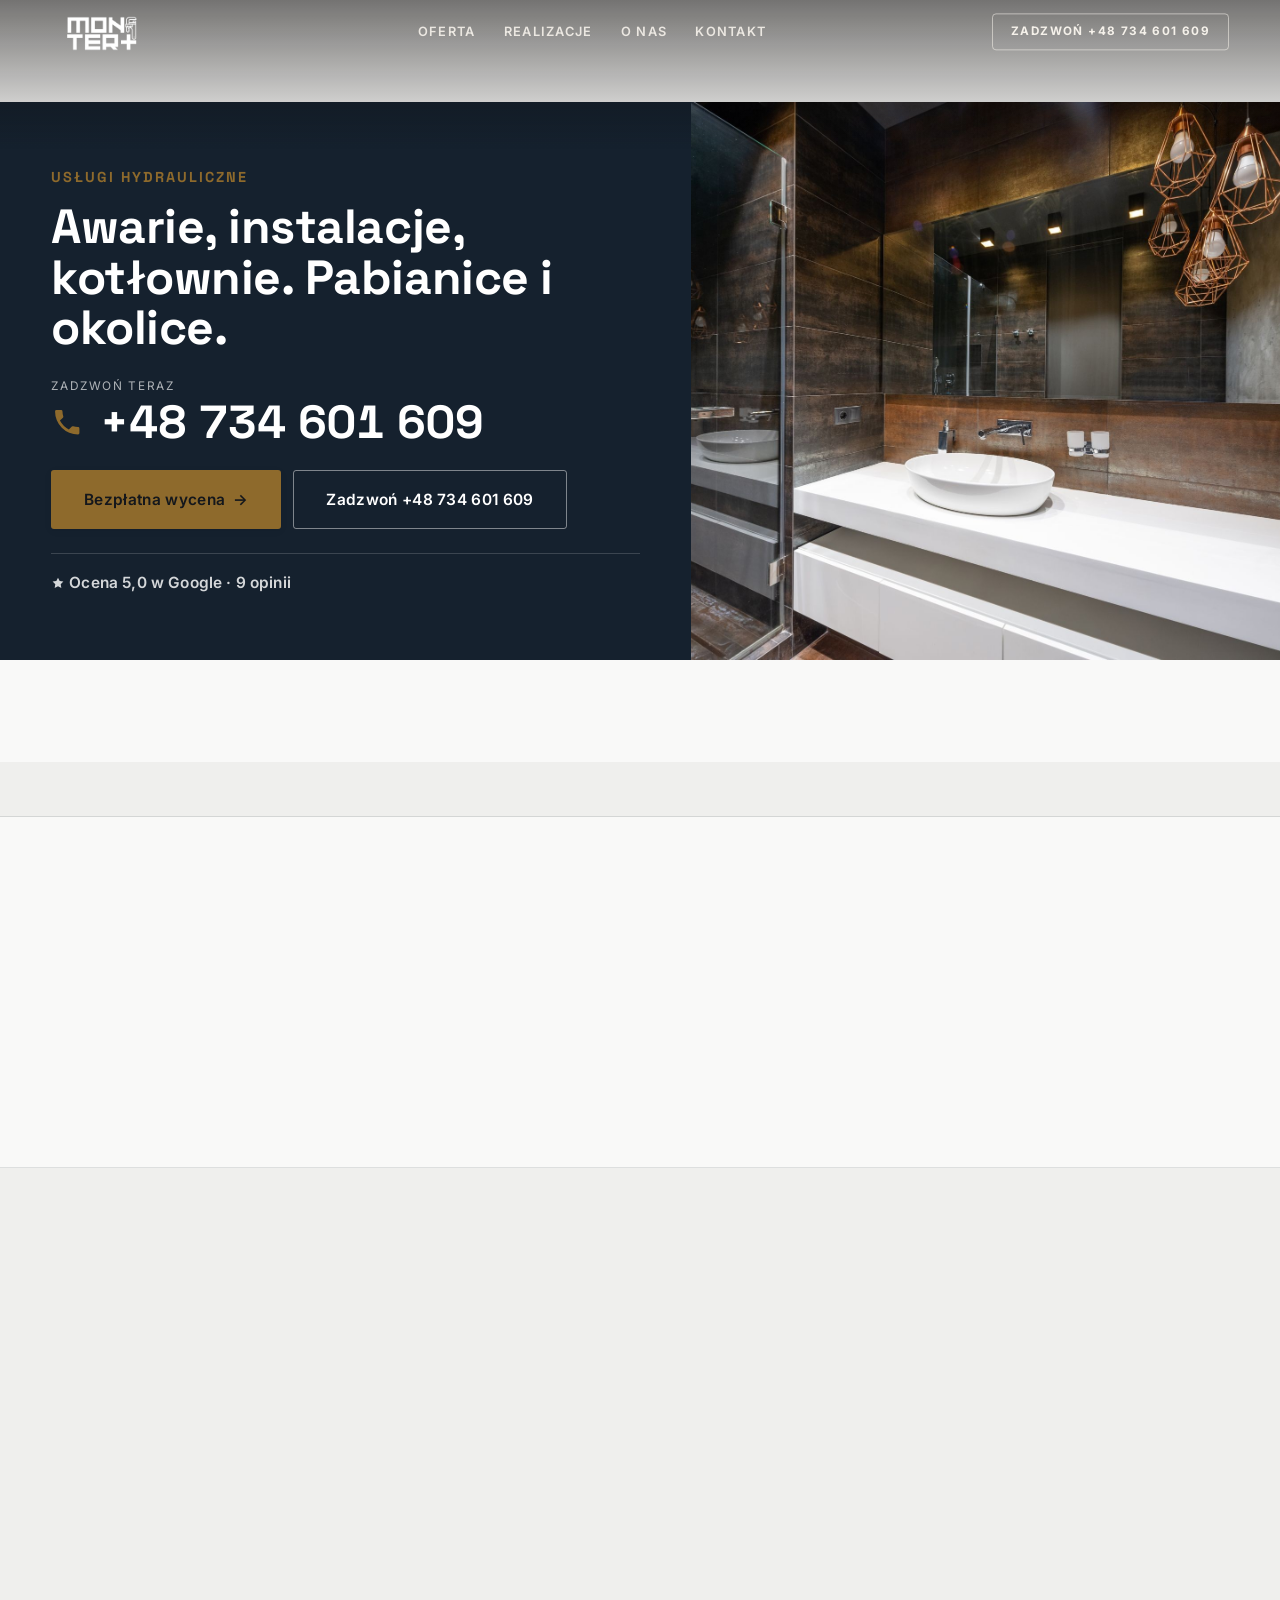
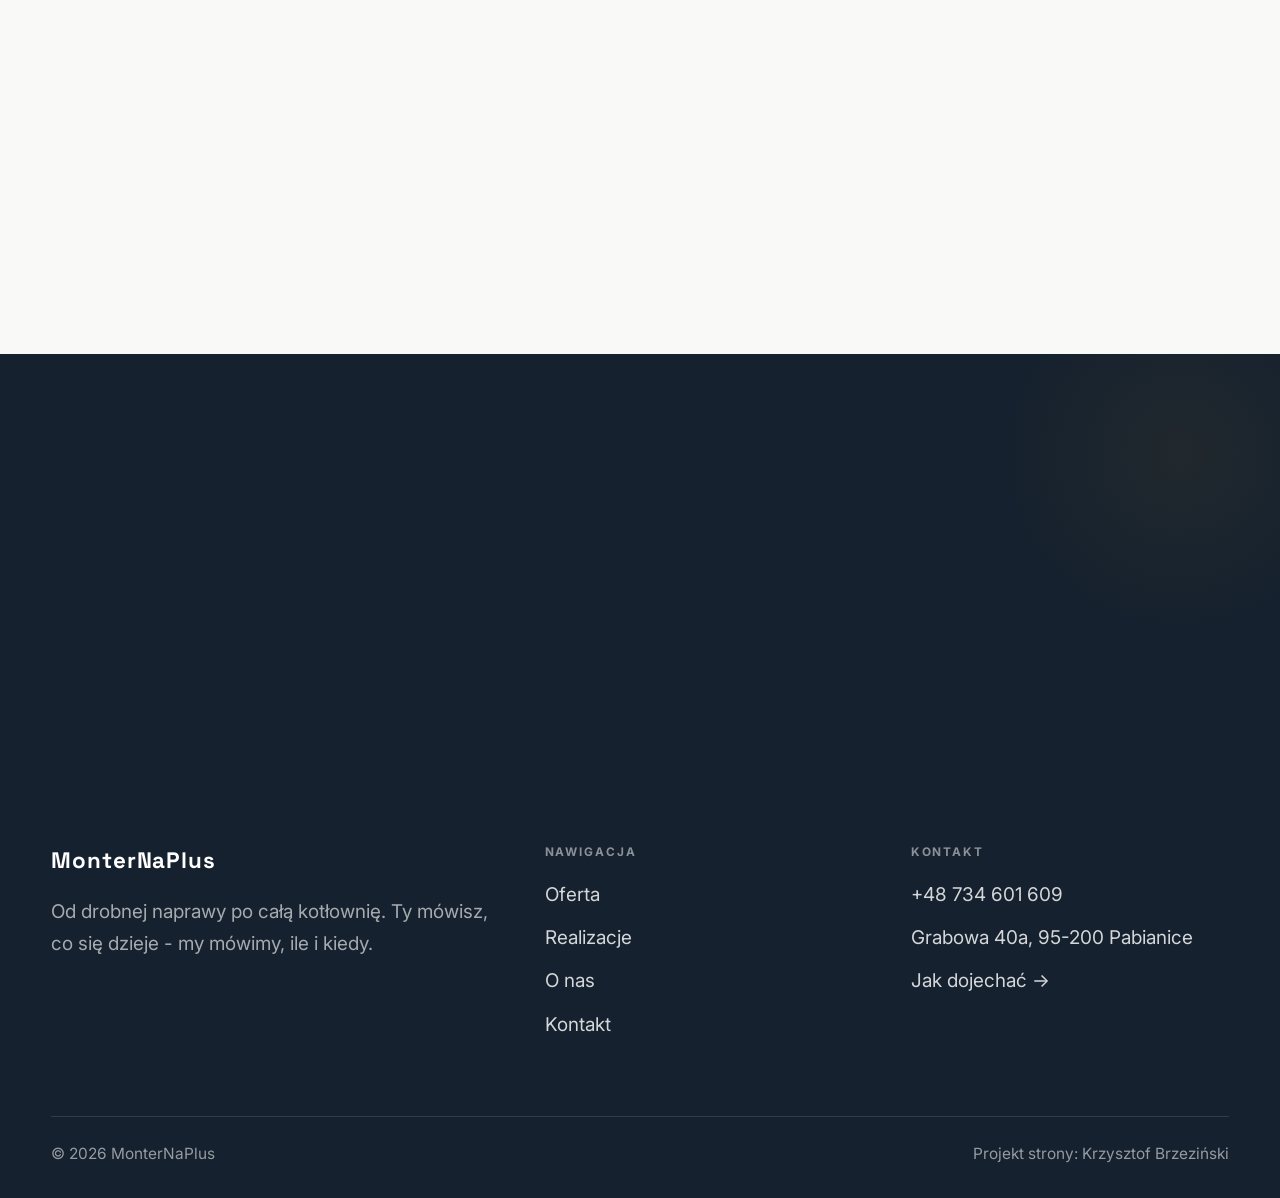
==== index.html @ 471cb24a "Strona demo: monternaplus-instalacje-hydrauliczne" ====
<!DOCTYPE html>
<html lang="pl">
<head>
<meta charset="UTF-8">
<meta name="viewport" content="width=device-width, initial-scale=1.0">
<title>Hydraulik Pabianice - awarie i instalacje | MonterNaPlus</title>
<meta name="description" content="Hydraulik w Pabianicach z dojazdem. Awarie, kotły, pompy ciepła, klimatyzacja, instalacje wod-kan. Cenę znasz przed robotą. Zadzwoń: +48 734 601 609.">
<link rel="preconnect" href="https://fonts.googleapis.com">
<link rel="preconnect" href="https://fonts.gstatic.com" crossorigin>
<link href="https://fonts.googleapis.com/css2?family=Space+Grotesk:wght@500;600;700&family=Inter:wght@400;500;600&display=swap" rel="stylesheet">
<link rel="stylesheet" href="assets/styles.css">
</head>
<body>

<header class="nav">
  <div class="wrap nav-inner">
    <a class="brand brand-has-logo" href="index.html"><img class="brand-logo" src="img/logo.png" alt="MonterNaPlus"></a>
    <nav class="nav-links">
      <a href="oferta.html">Oferta</a>
      <a href="realizacje.html">Realizacje</a>
      <a href="o-nas.html">O nas</a>
      <a href="kontakt.html">Kontakt</a>
      <a href="tel:+48734601609" class="btn btn-accent">Zadzwoń +48 734 601 609</a>
    </nav>
    <button class="nav-toggle" aria-label="Menu"><span></span><span></span><span></span></button>
  </div>
</header>

<section class="hero-fach">
  <img class="hf-photo" src="img/hero.jpg" alt="MonterNaPlus">
  <div class="hf-panel">
      <span class="hf-kicker">Usługi hydrauliczne</span>
      <h1 class="hf-title">Awarie, instalacje, kotłownie. Pabianice i okolice. </h1>
      <a class="hf-phone" href="tel:+48734601609"><span class="hf-phone-lab">Zadzwoń teraz</span><span class="hf-phone-num"><svg class="ico-tel" width="16" height="16" viewBox="0 0 24 24" fill="none" aria-hidden="true"><path d="M6.6 10.8a15.5 15.5 0 0 0 6.6 6.6l2.2-2.2a1 1 0 0 1 1-.24 11.4 11.4 0 0 0 3.6.58 1 1 0 0 1 1 1V20a1 1 0 0 1-1 1A17 17 0 0 1 3 4a1 1 0 0 1 1-1h3.5a1 1 0 0 1 1 1c0 1.25.2 2.46.58 3.6a1 1 0 0 1-.25 1l-2.23 2.2Z" fill="currentColor"/></svg> +48 734 601 609</span></a>
      <div class="hf-actions">
        <a href="kontakt.html" class="btn btn-accent">Bezpłatna wycena <span class="arr">→</span></a>
        <a href="tel:+48734601609" class="btn btn-ghost hf-ghost">Zadzwoń +48 734 601 609</a>
      </div>
      <div class="hf-trust"><svg class="ico-star" width="14" height="14" viewBox="0 0 24 24" style="vertical-align:-2px" aria-hidden="true"><path d="M12 2.8l2.85 5.8 6.4.93-4.63 4.5 1.1 6.37L12 17.4l-5.72 3 1.1-6.37-4.63-4.5 6.4-.93L12 2.8Z" fill="currentColor"/></svg> Ocena 5,0 w Google · 9 opinii</div>
  </div>
</section>
<section class="fach-promise">
  <div class="wrap">
    <ul class="fp-row reveal"><li>Bezpłatna wycena</li><li>Dojazd: Pabianice i okolice</li><li>Gwarancja na robociznę</li></ul>
  </div>
</section>
<section class="trust-bar">
  <div class="wrap">
    <div class="tb-google reveal"><svg class="ico-star" width="14" height="14" viewBox="0 0 24 24" style="vertical-align:-2px" aria-hidden="true"><path d="M12 2.8l2.85 5.8 6.4.93-4.63 4.5 1.1 6.37L12 17.4l-5.72 3 1.1-6.37-4.63-4.5 6.4-.93L12 2.8Z" fill="currentColor"/></svg> Ocena 5,0 w Google · 9 opinii</div>
  </div>
</section>
<section class="proces fachowcy">
  <div class="wrap">
    <div class="head center reveal">
      <span class="eyebrow">Jak pracujemy</span>
      <h2>Wiesz, na czym stoisz - na każdym etapie</h2>
      <p>Prosty, przewidywalny proces. Bez niespodzianek i bez naciągania.</p>
    </div>
    <ol class="proces-line">
      <li class="reveal"><span class="pno">01</span><h3>Dzwonisz</h3><p>Opisujesz, co się dzieje. Od razu mówimy, czy to pilne, czy może poczekać - i czy to w ogóle robota dla nas.</p></li>
      <li class="reveal"><span class="pno">02</span><h3>Znasz cenę</h3><p>Zanim wyjmiemy narzędzia, wiesz, ile zapłacisz. Jak w trakcie wyjdzie coś nowego, najpierw rozmawiamy - potem robimy.</p></li>
      <li class="reveal"><span class="pno">03</span><h3>Robota</h3><p>Robimy swoje i nie znikamy w połowie na inną budowę. Zaczęte kończymy.</p></li>
      <li class="reveal"><span class="pno">04</span><h3>Odbiór i gwarancja</h3><p>Na wykonaną robotę dostajesz gwarancję i jasny rachunek - jak coś nie gra, wracamy i poprawiamy.</p></li>
    </ol>
  </div>
</section>
<section class="gateways-band">
  <div class="wrap">
    <div class="gateways">
      <a href="oferta.html" class="gateway reveal"><img src="img/g1.jpg" alt="Kocioł po montażu w kotłowni" loading="lazy"><span class="g-ttl">Wymiana i montaż kotłów</span></a>
      <a href="oferta.html" class="gateway reveal"><img src="img/g2.jpg" alt="Ogrzewanie podłogowe przed wylewką" loading="lazy"><span class="g-ttl">Ogrzewanie podłogowe i CO</span></a>
      <a href="oferta.html" class="gateway reveal"><img src="img/g3.jpg" alt="Rury ogrzewania podłogowego" loading="lazy"><span class="g-ttl">Instalacje wod-kan i CO</span></a>
    </div>
  </div>
</section>
<section class="fach-uslugi">
  <div class="wrap">
    <div class="head reveal">
      <span class="eyebrow">Oferta</span>
      <h2>Zakres robót</h2>
      <p>Zakres prac, jaki robimy najczęściej - pełny opis i wycenę znajdziesz niżej.</p>
    </div>
    <ul class="fu-list">
      <li class="fu-row reveal"><div class="fu-name">Awarie i przecieki</div><div class="fu-desc">Woda leje się tam, gdzie nie powinna? Zakręć główny zawór i dzwoń. Przyjeżdżamy z narzędziami i częściami na większość przypadków, znajdujemy przyczynę i naprawiamy to, co faktycznie puściło - nie zaklejamy objawów. Zanim wyjdziemy, sprawdzamy, czy jest sucho. Dopiero wtedy koniec roboty.</div><a class="fu-cta" href="kontakt.html">Wycena <span class="arr">→</span></a></li>
      <li class="fu-row reveal"><div class="fu-name">Pompy ciepła</div><div class="fu-desc">Dobieramy pompę do metrażu i ocieplenia domu, montujemy ją z zasobnikiem i automatyką, uruchamiamy i serwisujemy. Przerabiamy też istniejące kotłownie pod pompę ciepła - tak, żeby dom grzał się dalej po staremu, tylko taniej.</div><a class="fu-cta" href="kontakt.html">Wycena <span class="arr">→</span></a></li>
      <li class="fu-row reveal"><div class="fu-name">Wymiana i montaż kotłów</div><div class="fu-desc">Stary kocioł bierze coraz więcej gazu albo wysiada w największy mróz? Montujemy i podłączamy kotły gazowe oraz na paliwa stałe tak, żeby odbiór przeszedł bez poprawek. Doradzimy model, który ma sens przy Twoim metrażu - a nie ten, na którym najwięcej się zarabia.</div><a class="fu-cta" href="kontakt.html">Wycena <span class="arr">→</span></a></li>
      <li class="fu-row reveal"><div class="fu-name">Instalacje wod-kan</div><div class="fu-desc">Budujesz dom albo robisz generalny remont? Rozprowadzamy wodę i kanalizację od podstaw: podejścia, piony i próba szczelności pod ciśnieniem, zanim cokolwiek zniknie pod płytkami. Montujemy też filtry i stacje uzdatniania wody. Z ekipą wykończeniową dogadujemy się sami, żeby glazurnik nie czekał na hydraulika. Ty dostajesz instalację, o której zapomnisz na lata.</div><a class="fu-cta" href="kontakt.html">Wycena <span class="arr">→</span></a></li>
      <li class="fu-row reveal"><div class="fu-name">Klimatyzacja i rekuperacja</div><div class="fu-desc">Montujemy klimatyzację w domach i w blokach - także tam, gdzie trzeba przejść przez twardy żelbet. Dobieramy moc do pomieszczenia, a przewody prowadzimy tak, żeby nie szpeciły ściany. Robimy też rekuperację, czyli wentylację z odzyskiem ciepła.</div><a class="fu-cta" href="kontakt.html">Wycena <span class="arr">→</span></a></li>
      <li class="fu-row reveal"><div class="fu-name">Ogrzewanie podłogowe i CO</div><div class="fu-desc">Rozkładamy ogrzewanie podłogowe pod wylewkę, montujemy grzejniki i całe instalacje CO. Płuczemy i odpowietrzamy instalacje, które grzeją nierówno albo bulgoczą. Po robocie ciepło rozchodzi się równo po całym domu, a nie głównie przy kotle.</div><a class="fu-cta" href="kontakt.html">Wycena <span class="arr">→</span></a></li>
    </ul>
    <div style="margin-top:var(--space-7)" class="reveal"><a href="oferta.html" class="btn btn-ghost">Pełna oferta <span class="arr">→</span></a></div>
  </div>
</section>
<section>
  <div class="wrap">
    <div class="head reveal">
      <span class="eyebrow">Realizacje</span>
      <h2>Zdjęcia z montaży</h2>
      <p>Każde z tych zdjęć ma właściciela, który z tej instalacji korzysta do dziś. Kotłownie, podłogówki, klimatyzacje - bez upiększania.</p>
    </div>
    <div class="gallery">
      <div class="tile t-two3 reveal"><img src="img/g4.jpg" alt="Jednostki klimatyzacji na elewacji" loading="lazy"><div class="cap">Montaż klimatyzacji</div></div>
      <div class="tile t-third reveal"><img src="img/g5.jpg" alt="Klimatyzator po montażu w mieszkaniu" loading="lazy"><div class="cap">Klimatyzacja w mieszkaniu</div></div>
      <div class="tile t-third reveal"><img src="img/g6.jpg" alt="Kotłownia z pompą ciepła" loading="lazy"><div class="cap">Kotłownia z pompą ciepła</div></div>
      <div class="tile t-third reveal"><img src="img/about.jpg" alt="MonterNaPlus" loading="lazy"></div>
    </div>
    <div style="margin-top:var(--space-7)" class="reveal"><a href="realizacje.html" class="btn btn-accent">Pełna galeria <span class="arr">→</span></a></div>
  </div>
</section>
<section class="opinie">
  <div class="wrap">
    <div class="head center reveal">
      <span class="eyebrow">Opinie</span>
      <h2>Co mówią klienci</h2>
    </div>
    <div class="opinie-grid">
      <figure class="op-card reveal"><span class="op-star"><svg class="ico-star" width="14" height="14" viewBox="0 0 24 24" style="vertical-align:-2px" aria-hidden="true"><path d="M12 2.8l2.85 5.8 6.4.93-4.63 4.5 1.1 6.37L12 17.4l-5.72 3 1.1-6.37-4.63-4.5 6.4-.93L12 2.8Z" fill="currentColor"/></svg><svg class="ico-star" width="14" height="14" viewBox="0 0 24 24" style="vertical-align:-2px" aria-hidden="true"><path d="M12 2.8l2.85 5.8 6.4.93-4.63 4.5 1.1 6.37L12 17.4l-5.72 3 1.1-6.37-4.63-4.5 6.4-.93L12 2.8Z" fill="currentColor"/></svg><svg class="ico-star" width="14" height="14" viewBox="0 0 24 24" style="vertical-align:-2px" aria-hidden="true"><path d="M12 2.8l2.85 5.8 6.4.93-4.63 4.5 1.1 6.37L12 17.4l-5.72 3 1.1-6.37-4.63-4.5 6.4-.93L12 2.8Z" fill="currentColor"/></svg><svg class="ico-star" width="14" height="14" viewBox="0 0 24 24" style="vertical-align:-2px" aria-hidden="true"><path d="M12 2.8l2.85 5.8 6.4.93-4.63 4.5 1.1 6.37L12 17.4l-5.72 3 1.1-6.37-4.63-4.5 6.4-.93L12 2.8Z" fill="currentColor"/></svg><svg class="ico-star" width="14" height="14" viewBox="0 0 24 24" style="vertical-align:-2px" aria-hidden="true"><path d="M12 2.8l2.85 5.8 6.4.93-4.63 4.5 1.1 6.37L12 17.4l-5.72 3 1.1-6.37-4.63-4.5 6.4-.93L12 2.8Z" fill="currentColor"/></svg></span><blockquote>Gorąco polecam tę firmę! Montaż klimatyzacji w bloku przebiegł sprawnie i bezproblemowo. Mimo konieczności wiercenia w twardym żelbecie, ekipa poradziła sobie błyskawicznie i z pełną precyzją.</blockquote><span class="op-autor">Adam Iwaniak</span></figure>
      <figure class="op-card reveal"><span class="op-star"><svg class="ico-star" width="14" height="14" viewBox="0 0 24 24" style="vertical-align:-2px" aria-hidden="true"><path d="M12 2.8l2.85 5.8 6.4.93-4.63 4.5 1.1 6.37L12 17.4l-5.72 3 1.1-6.37-4.63-4.5 6.4-.93L12 2.8Z" fill="currentColor"/></svg><svg class="ico-star" width="14" height="14" viewBox="0 0 24 24" style="vertical-align:-2px" aria-hidden="true"><path d="M12 2.8l2.85 5.8 6.4.93-4.63 4.5 1.1 6.37L12 17.4l-5.72 3 1.1-6.37-4.63-4.5 6.4-.93L12 2.8Z" fill="currentColor"/></svg><svg class="ico-star" width="14" height="14" viewBox="0 0 24 24" style="vertical-align:-2px" aria-hidden="true"><path d="M12 2.8l2.85 5.8 6.4.93-4.63 4.5 1.1 6.37L12 17.4l-5.72 3 1.1-6.37-4.63-4.5 6.4-.93L12 2.8Z" fill="currentColor"/></svg><svg class="ico-star" width="14" height="14" viewBox="0 0 24 24" style="vertical-align:-2px" aria-hidden="true"><path d="M12 2.8l2.85 5.8 6.4.93-4.63 4.5 1.1 6.37L12 17.4l-5.72 3 1.1-6.37-4.63-4.5 6.4-.93L12 2.8Z" fill="currentColor"/></svg><svg class="ico-star" width="14" height="14" viewBox="0 0 24 24" style="vertical-align:-2px" aria-hidden="true"><path d="M12 2.8l2.85 5.8 6.4.93-4.63 4.5 1.1 6.37L12 17.4l-5.72 3 1.1-6.37-4.63-4.5 6.4-.93L12 2.8Z" fill="currentColor"/></svg></span><blockquote>Panowie na prawdę na plus. Przeróbka kotłowni w ustalonym terminie i czasie, bez opóźnień oraz bez niespodzianek finansowych. Polecam</blockquote><span class="op-autor">Michał Sadurski</span></figure>
      <figure class="op-card reveal"><span class="op-star"><svg class="ico-star" width="14" height="14" viewBox="0 0 24 24" style="vertical-align:-2px" aria-hidden="true"><path d="M12 2.8l2.85 5.8 6.4.93-4.63 4.5 1.1 6.37L12 17.4l-5.72 3 1.1-6.37-4.63-4.5 6.4-.93L12 2.8Z" fill="currentColor"/></svg><svg class="ico-star" width="14" height="14" viewBox="0 0 24 24" style="vertical-align:-2px" aria-hidden="true"><path d="M12 2.8l2.85 5.8 6.4.93-4.63 4.5 1.1 6.37L12 17.4l-5.72 3 1.1-6.37-4.63-4.5 6.4-.93L12 2.8Z" fill="currentColor"/></svg><svg class="ico-star" width="14" height="14" viewBox="0 0 24 24" style="vertical-align:-2px" aria-hidden="true"><path d="M12 2.8l2.85 5.8 6.4.93-4.63 4.5 1.1 6.37L12 17.4l-5.72 3 1.1-6.37-4.63-4.5 6.4-.93L12 2.8Z" fill="currentColor"/></svg><svg class="ico-star" width="14" height="14" viewBox="0 0 24 24" style="vertical-align:-2px" aria-hidden="true"><path d="M12 2.8l2.85 5.8 6.4.93-4.63 4.5 1.1 6.37L12 17.4l-5.72 3 1.1-6.37-4.63-4.5 6.4-.93L12 2.8Z" fill="currentColor"/></svg><svg class="ico-star" width="14" height="14" viewBox="0 0 24 24" style="vertical-align:-2px" aria-hidden="true"><path d="M12 2.8l2.85 5.8 6.4.93-4.63 4.5 1.1 6.37L12 17.4l-5.72 3 1.1-6.37-4.63-4.5 6.4-.93L12 2.8Z" fill="currentColor"/></svg></span><blockquote>Odpowiedni człowiek w odpowiednim miejscu i czasie to wszystko czego państwo potrzebują.</blockquote><span class="op-autor">Michał Malong</span></figure>
    </div>
  </div>
</section>
<section class="obszar">
  <div class="wrap">
    <div class="head center reveal">
      <span class="eyebrow">Obszar działania</span>
      <h2>Dojeżdżamy do Ciebie</h2>
    </div>
    <p class="obszar-txt reveal" style="text-align:center;max-width:60ch;margin:0 auto 1.4rem">Nie wiesz, czy dojedziemy do Ciebie? Zadzwoń i zapytaj. Jak nie dojeżdżamy, powiemy od razu i nie zajmiemy Ci dnia.</p>
    <ul class="obszar-list reveal"><li class="is-home">Pabianice</li><li>+ okolice</li></ul>
  </div>
</section>
<section class="faq-klinika">
  <div class="wrap">
    <div class="head center reveal">
      <span class="eyebrow">Częste pytania</span>
      <h2>Dobrze wiedzieć</h2>
    </div>
    <div class="faq-list">
      <details class="faq-item reveal"><summary>Ile to będzie kosztowało?</summary><p>Zależy, co się dzieje - dlatego wypytujemy przez telefon i od razu podajemy widełki. Ostateczną cenę znasz przed robotą, nie po niej.</p></details>
      <details class="faq-item reveal"><summary>Czy wycena jest płatna?</summary><p>Nie. Przyjazd i wycena w Pabianicach i najbliższej okolicy są bezpłatne i do niczego nie zobowiązują.</p></details>
      <details class="faq-item reveal"><summary>Jak szybko przyjedziecie?</summary><p>Przy zalaniu liczy się każda godzina, więc przy awarii przestawiamy grafik. Prace planowane umawiamy z kilkudniowym wyprzedzeniem.</p></details>
      <details class="faq-item reveal"><summary>Czy dostanę fakturę?</summary><p>Tak, na firmę albo na osobę prywatną. Dokument dostajesz od razu, a nie „wyślemy później”.</p></details>
      <details class="faq-item reveal"><summary>Dojedziecie do mnie?</summary><p>Robimy głównie Pabianice i okolice. Masz wątpliwość - zadzwoń, to kwestia jednego pytania.</p></details>
      <details class="faq-item reveal"><summary>Co, jeśli po naprawie coś dalej nie gra?</summary><p>Wracamy i sprawdzamy. Nasza wina - poprawiamy za darmo; wyszło coś nowego - mówimy wprost, co i za ile.</p></details>
    </div>
  </div>
</section>
<section class="cta">
  <div class="wrap">
    <div class="reveal">
      <span class="eyebrow">Współpraca</span>
      <h2>Potrzebujesz fachowca? Wycenimy za darmo.</h2>
      <p>Zadzwoń lub napisz - przyjedziemy, obejrzymy i podamy jasną cenę. Bez zobowiązań.</p>
    </div>
    <div class="cta-actions reveal">
      <a href="kontakt.html" class="btn btn-light">Bezpłatna wycena <span class="arr">→</span></a>
      <a href="tel:+48734601609" class="btn btn-ghost" style="color:#fff;border-color:rgba(255,255,255,.3)">+48 734 601 609</a>
    </div>
  </div>
</section>

<footer>
  <div class="wrap">
    <div class="foot-grid">
      <div class="foot-brand">
        <div class="name">MonterNaPlus</div>
        <p>Od drobnej naprawy po całą kotłownię. Ty mówisz, co się dzieje - my mówimy, ile i kiedy.</p>
      </div>
      <div class="foot-col">
        <h4>Nawigacja</h4>
        <a href="oferta.html">Oferta</a>
        <a href="realizacje.html">Realizacje</a>
        <a href="o-nas.html">O nas</a>
        <a href="kontakt.html">Kontakt</a>
      </div>
      <div class="foot-col">
        <h4>Kontakt</h4>
        <a href="tel:+48734601609">+48 734 601 609</a>
        <p>Grabowa 40a, 95-200 Pabianice</p>
        <a href="https://www.google.com/maps?cid=12000296189965366413" target="_blank" rel="noopener">Jak dojechać →</a>
      </div>
    </div>
    <div class="foot-bot">
      <span>© 2026 MonterNaPlus</span>
      <span>Projekt strony: Krzysztof Brzeziński</span>
    </div>
  </div>
</footer>
<div class="sticky-call"><a class="sc-call" href="tel:+48734601609"><svg class="ico-tel" width="16" height="16" viewBox="0 0 24 24" fill="none" aria-hidden="true"><path d="M6.6 10.8a15.5 15.5 0 0 0 6.6 6.6l2.2-2.2a1 1 0 0 1 1-.24 11.4 11.4 0 0 0 3.6.58 1 1 0 0 1 1 1V20a1 1 0 0 1-1 1A17 17 0 0 1 3 4a1 1 0 0 1 1-1h3.5a1 1 0 0 1 1 1c0 1.25.2 2.46.58 3.6a1 1 0 0 1-.25 1l-2.23 2.2Z" fill="currentColor"/></svg> Zadzwoń</a><a class="sc-quote" href="kontakt.html">Bezpłatna wycena</a></div>

<script src="assets/main.js"></script>
</body>
</html>
---- assets/styles.css ----
/* ============================================================
   STOLBASZ — premium, architektoniczny B2B fit-out
   Jasna paleta, zero brązu. System wg premium-web-craft.
   Projekt strony: Krzysztof Brzeziński
   ============================================================ */

:root{
  /* PALETA — jasna, architektoniczna, chłodna */
  --paper:#F4F6F8;          /* główne tło */
  --paper-2:#E7EBEF;        /* sekcje alternatywne (chłodny jasny szary) */
  --paper-3:#E7EBEF;        /* delikatne wypełnienia */
  --ink:#15212E;            /* tekst główny — chłodny grafit */
  --ink-soft:#243443;       /* nagłówki drugorzędne */
  --muted:#6B7785;          /* tekst poboczny */
  --line:rgba(21,33,46,.12);/* hairline */
  --accent:#E8A317;         /* stonowany petrol-slate — jedyny akcent */
  --accent-d:#C9870C;
  --accent-soft:rgba(232,163,23,.10);
  --dark:#15212E;           /* sekcje ciemne (stopka/CTA) */

  /* ODSTĘPY — skala 4/8 */
  --space-1:4px; --space-2:8px; --space-3:12px; --space-4:16px; --space-5:24px;
  --space-6:32px; --space-7:48px; --space-8:64px; --space-9:96px; --space-10:128px;

  /* TYPOGRAFIA — fluid clamp() (skala podbita 16.07.2026: większe, czytelniejsze litery — uwaga Adama) */
  --text-sm:clamp(.9rem,.87rem + .12vw,1rem);
  --text-base:clamp(1.08rem,1.04rem + .18vw,1.2rem);
  --text-lg:clamp(1.24rem,1.15rem + .34vw,1.44rem);
  --text-h3:clamp(1.34rem,1.22rem + .55vw,1.66rem);
  --text-h2:clamp(2.1rem,1.66rem + 2.1vw,3.1rem);
  --text-h1:clamp(2.9rem,2.1rem + 4vw,5.1rem);

  /* PROMIENIE — architektoniczne, raczej ostre */
  --r-sm:3px; --r-md:6px; --r-lg:10px;

  /* RUCH */
  --ease:cubic-bezier(.25,.46,.45,.94); --dur:.24s;

  /* CIENIE — miękkie, warstwowe */
  --sh-sm:0 1px 2px rgba(16,24,32,.04), 0 2px 8px rgba(16,24,32,.05);
  --sh-md:0 2px 6px rgba(16,24,32,.05), 0 12px 28px -8px rgba(16,24,32,.12);
  --sh-lg:0 6px 14px rgba(16,24,32,.07), 0 26px 56px -18px rgba(16,24,32,.22);

  --hairline:1px solid var(--line);

  --font-display:'Space Grotesk','Inter',sans-serif;
  --font-body:'Inter',sans-serif;
}

*{box-sizing:border-box;margin:0;padding:0}
html{scroll-behavior:smooth}
body{
  font-family:var(--font-body);
  font-size:var(--text-base);
  line-height:1.65;
  color:var(--ink);
  background:var(--paper);
  -webkit-font-smoothing:antialiased;
  text-rendering:optimizeLegibility;
}
img{max-width:100%;display:block}
a{color:inherit;text-decoration:none}

.wrap{width:min(92%,1180px);margin-inline:auto}
section{padding-block:clamp(52px,6.5vw,96px)}

h1,h2,h3{font-family:var(--font-display);font-weight:700;line-height:1.08;letter-spacing:-.02em;color:var(--ink)}
h1{font-size:var(--text-h1);letter-spacing:-.035em}
h2{font-size:var(--text-h2);letter-spacing:-.025em}
h3{font-size:var(--text-h3)}
p{max-width:65ch}

.eyebrow{
  font-family:var(--font-body);
  font-size:var(--text-sm);
  font-weight:600;
  letter-spacing:.18em;
  text-transform:uppercase;
  color:var(--accent);
  display:inline-flex;align-items:center;gap:var(--space-3);
}
.eyebrow::before{content:"";width:28px;height:1px;background:var(--accent);display:inline-block}

.muted{color:var(--muted)}
.lead{font-size:var(--text-lg);line-height:1.55;color:var(--ink-soft);max-width:50ch}

/* ---------- BUTTONS ---------- */
.btn{
  display:inline-flex;align-items:center;gap:var(--space-2);
  font-weight:600;font-size:var(--text-sm);letter-spacing:.02em;
  padding:var(--space-4) var(--space-6);
  border-radius:var(--r-sm);
  transition:transform var(--dur) var(--ease),box-shadow var(--dur) var(--ease),background var(--dur) var(--ease);
  cursor:pointer;border:1px solid transparent;
}
.btn-accent{background:var(--accent);color:#fff;box-shadow:var(--sh-sm)}
.btn-accent:hover{background:var(--accent-d);transform:translateY(-2px);box-shadow:var(--sh-md)}
.btn-accent:active{transform:translateY(0);box-shadow:var(--sh-sm)}
.btn-ghost{background:transparent;color:var(--ink);border-color:var(--line)}
.btn-ghost:hover{border-color:var(--accent);color:var(--accent);transform:translateY(-2px)}
.btn-light{background:#fff;color:var(--ink);box-shadow:var(--sh-sm)}
.btn-light:hover{transform:translateY(-2px);box-shadow:var(--sh-md)}
.btn .arr{transition:transform var(--dur) var(--ease)}
.btn:hover .arr{transform:translateX(4px)}

/* ---------- NAV ---------- */
.nav{
  position:sticky;top:0;z-index:50;
  background:color-mix(in srgb,var(--paper) 88%,transparent);
  backdrop-filter:saturate(140%) blur(10px);
  border-bottom:var(--hairline);
}
.nav-inner{display:flex;align-items:center;justify-content:space-between;height:72px}
.brand{display:flex;flex-direction:column;line-height:1}
.brand .name{font-family:var(--font-display);font-weight:800;font-size:1.35rem;letter-spacing:.04em}
.brand .sub{font-size:.62rem;letter-spacing:.34em;text-transform:uppercase;color:var(--muted);margin-top:5px}
.nav-links{display:flex;align-items:center;gap:var(--space-6)}
.nav-links a{font-size:var(--text-sm);font-weight:500;color:var(--ink-soft);position:relative;padding-block:4px;transition:color var(--dur) var(--ease)}
.nav-links a::after{content:"";position:absolute;left:0;bottom:0;width:0;height:1.5px;background:var(--accent);transition:width var(--dur) var(--ease)}
.nav-links a:hover,.nav-links a.active{color:var(--ink)}
.nav-links a:hover::after,.nav-links a.active::after{width:100%}
.nav-links .btn{padding:var(--space-2) var(--space-5)}
/* przyciski w nav: właściwy kolor (przebij .nav-links a) + bez podkreślenia */
.nav-links a.btn-accent{color:#fff}
.nav-links a.btn-ghost,.nav-links a.btn-light{color:var(--ink)}
.nav-links a.btn::after{display:none}
.nav-toggle{display:none;background:none;border:none;cursor:pointer;flex-direction:column;gap:5px;padding:8px}
.nav-toggle span{width:24px;height:2px;background:var(--ink);transition:var(--dur)}

/* ---------- HERO (split) ---------- */
.hero{position:relative;overflow:hidden;border-bottom:var(--hairline)}
.hero-grid{display:grid;grid-template-columns:1.05fr .95fr;gap:clamp(24px,4vw,60px);align-items:center;
  padding-block:clamp(36px,4.5vw,64px)}
.hero-copy .eyebrow{margin-bottom:var(--space-5)}
.hero-copy h1{margin-bottom:var(--space-5)}
.hero-copy .lead{margin-bottom:var(--space-7)}
.hero-actions{display:flex;flex-wrap:wrap;gap:var(--space-4)}
.hero-art{position:relative;aspect-ratio:4/3;border-radius:var(--r-lg);overflow:hidden;box-shadow:var(--sh-lg)}
.hero-art img{width:100%;height:100%;object-fit:cover}
.hero-art::after{content:"";position:absolute;inset:0;background:linear-gradient(180deg,transparent 55%,rgba(18,24,28,.28))}
.hero-badge{position:absolute;left:var(--space-5);bottom:var(--space-5);z-index:2;
  background:rgba(252,252,251,.94);backdrop-filter:blur(4px);
  border-radius:var(--r-md);padding:var(--space-4) var(--space-5);box-shadow:var(--sh-md);max-width:78%}
.hero-badge strong{display:block;font-family:var(--font-display);font-size:1rem;letter-spacing:-.01em}
.hero-badge span{font-size:var(--text-sm);color:var(--muted)}

/* ---------- HERO duży / kinowy (strona główna) ---------- */
.hero-cine{position:relative;min-height:clamp(560px,82vh,840px);min-height:clamp(560px,82svh,840px);display:flex;align-items:center;overflow:hidden;border-bottom:var(--hairline)}
.hero-cine>img{position:absolute;inset:0;width:100%;height:100%;object-fit:cover;z-index:0}
.hero-cine::after{content:"";position:absolute;inset:0;z-index:1;
  background:linear-gradient(95deg,rgba(13,18,23,.86) 0%,rgba(13,18,23,.64) 32%,rgba(13,18,23,.24) 62%,rgba(13,18,23,.04) 100%)}
.hero-cine .wrap{position:relative;z-index:2;padding-block:var(--space-8)}
.hero-cine .hero-copy{max-width:660px}
.hero-cine .eyebrow{color:#fff;margin-bottom:var(--space-5)}
.hero-cine .eyebrow::before{background:#fff}
.hero-cine h1{color:#fff;margin-bottom:var(--space-5);font-size:clamp(2.9rem,2rem + 4.4vw,5.2rem)}
.hero-cine .lead{color:rgba(255,255,255,.92);max-width:48ch;margin-bottom:var(--space-7)}
.hero-cine .hero-actions{display:flex;flex-wrap:wrap;gap:var(--space-4)}
@media(max-width:680px){
  .hero-cine{min-height:clamp(520px,76vh,640px);min-height:clamp(520px,76svh,640px);align-items:flex-end}
  .hero-cine::after{background:linear-gradient(0deg,rgba(13,18,23,.9) 6%,rgba(13,18,23,.45) 55%,rgba(13,18,23,.25) 100%)}
  .hero-cine .wrap{padding-bottom:var(--space-9)}
}

/* full-bleed hero variant (podstrony) */
.pagehead{position:relative;min-height:46vh;min-height:46svh;display:flex;align-items:flex-end;overflow:hidden;border-bottom:var(--hairline)}
.pagehead img{position:absolute;inset:0;width:100%;height:100%;object-fit:cover}
.pagehead::after{content:"";position:absolute;inset:0;background:linear-gradient(180deg,rgba(18,24,28,.25),rgba(18,24,28,.62))}
.pagehead .wrap{position:relative;z-index:2;padding-block:var(--space-9);color:#fff}
.pagehead h1{color:#fff;max-width:18ch}
.pagehead .eyebrow{color:#fff}
.pagehead .eyebrow::before{background:#fff}
.pagehead p{color:rgba(255,255,255,.86);margin-top:var(--space-4);max-width:54ch}

/* ---------- STRIP (pasek skrótów / liczby) ---------- */
.strip{background:var(--dark);color:#fff}
.strip .wrap{display:grid;grid-template-columns:repeat(4,1fr);gap:var(--space-6);padding-block:var(--space-8)}
.strip .item .k{font-family:var(--font-display);font-size:clamp(1.6rem,1.2rem + 1.4vw,2.4rem);font-weight:800;letter-spacing:-.02em;color:#fff}
.strip .item .v{font-size:var(--text-sm);color:rgba(255,255,255,.66);margin-top:var(--space-2);line-height:1.45}
.strip .item{border-left:2px solid var(--accent);padding-left:var(--space-5)}

/* ---------- SECTION HEAD ---------- */
.head{max-width:48rem;margin-bottom:var(--space-8)}
.head.center{margin-inline:auto;text-align:center}
.head .eyebrow{margin-bottom:var(--space-4)}
.head h2{margin-bottom:var(--space-4)}
.head p{color:var(--muted);font-size:var(--text-lg);line-height:1.55}
.head.center p{margin-inline:auto}

/* ---------- INTRO SPLIT ---------- */
.split{display:grid;grid-template-columns:.92fr 1.08fr;gap:clamp(28px,5vw,80px);align-items:center}
.split.rev{grid-template-columns:1.08fr .92fr}
.split.rev .split-art{order:-1}
.split-art{position:relative;aspect-ratio:5/4;border-radius:var(--r-lg);overflow:hidden;box-shadow:var(--sh-lg)}
.split-art img{width:100%;height:100%;object-fit:cover}
.split-copy h2{margin-bottom:var(--space-5)}
.split-copy p+p{margin-top:var(--space-4)}
.split-copy .btn{margin-top:var(--space-6)}

/* ---------- SERVICES (zakres) ---------- */
.svc-grid{display:grid;grid-template-columns:repeat(auto-fit,minmax(280px,1fr));gap:var(--space-5)}
.svc{background:#fff;border:var(--hairline);border-radius:var(--r-md);padding:var(--space-7) var(--space-6);
  transition:transform var(--dur) var(--ease),box-shadow var(--dur) var(--ease),border-color var(--dur) var(--ease);
  position:relative;overflow:hidden}
.svc::before{content:"";position:absolute;left:0;top:0;width:3px;height:0;background:var(--accent);transition:height var(--dur) var(--ease)}
.svc:hover{transform:translateY(-4px);box-shadow:var(--sh-md);border-color:transparent}
.svc:hover::before{height:100%}
.svc .ic{font-family:var(--font-display);font-size:.8rem;font-weight:700;letter-spacing:.12em;color:var(--accent);margin-bottom:var(--space-4)}
.svc h3{margin-bottom:var(--space-3);font-size:1.22rem}
.svc p{color:var(--muted);font-size:var(--text-base);line-height:1.6}

/* big detailed service rows */
.svc-row{display:grid;grid-template-columns:.8fr 1.2fr;gap:clamp(20px,4vw,60px);align-items:center;padding-block:var(--space-8)}
.svc-row+.svc-row{border-top:var(--hairline)}
.svc-row.rev{grid-template-columns:1.2fr .8fr}
.svc-row.rev .svc-row-art{order:-1}
.svc-row-art{aspect-ratio:4/3;border-radius:var(--r-md);overflow:hidden;box-shadow:var(--sh-md)}
.svc-row-art img{width:100%;height:100%;object-fit:cover}
.svc-row h3{font-size:1.5rem;margin-bottom:var(--space-4)}
.svc-row .num{font-family:var(--font-display);font-size:.85rem;font-weight:700;letter-spacing:.14em;color:var(--accent);display:block;margin-bottom:var(--space-3)}
.svc-row ul{list-style:none;margin-top:var(--space-4);display:flex;flex-direction:column;gap:var(--space-2)}
.svc-row li{position:relative;padding-left:var(--space-5);color:var(--muted);font-size:var(--text-base)}
.svc-row li::before{content:"";position:absolute;left:0;top:.62em;width:8px;height:1px;background:var(--accent)}

/* ---------- GALLERY (realizacje) ---------- */
.gallery{display:grid;grid-template-columns:repeat(12,1fr);gap:var(--space-4);grid-auto-rows:200px}
/* GALERIA MASONRY — pionowe zdjęcia (portrety beauty/wellness) bez przycinania: kolumny, height auto */
.gallery-masonry{column-count:3;column-gap:var(--space-4)}
@media(max-width:900px){.gallery-masonry{column-count:2}}
@media(max-width:560px){.gallery-masonry{column-count:1}}
.gallery-masonry .m-tile{break-inside:avoid;margin:0 0 var(--space-4);padding:0;position:relative;overflow:hidden;border-radius:var(--r-md);border:1px solid var(--line)}
.gallery-masonry .m-tile img{width:100%;height:auto;display:block}
.gallery-masonry .m-tile .cap{position:absolute;left:0;right:0;bottom:0;padding:var(--space-4);color:#fff;background:linear-gradient(0deg,rgba(0,0,0,.55),transparent);font-size:var(--text-sm)}
.gallery-masonry .m-tile .cap small{display:block;font-weight:400;opacity:.78;letter-spacing:.04em;text-transform:uppercase;font-size:.66rem;margin-top:3px}
.tile{position:relative;overflow:hidden;border-radius:var(--r-md);box-shadow:var(--sh-sm);
  transition:transform var(--dur) var(--ease),box-shadow var(--dur) var(--ease)}
.tile img{width:100%;height:100%;object-fit:cover;transition:transform .6s var(--ease)}
.tile:hover{box-shadow:var(--sh-md)}
.tile:hover img{transform:scale(1.05)}
.tile .cap{position:absolute;left:0;right:0;bottom:0;padding:var(--space-5) var(--space-4) var(--space-4);
  background:linear-gradient(transparent,rgba(18,24,28,.78));color:#fff;
  font-size:var(--text-sm);font-weight:600;letter-spacing:.01em;
  opacity:0;transform:translateY(8px);transition:var(--dur) var(--ease)}
.tile:hover .cap{opacity:1;transform:translateY(0)}
.tile .cap small{display:block;font-weight:400;opacity:.78;letter-spacing:.04em;text-transform:uppercase;font-size:.66rem;margin-top:3px}
/* bento spans */
.t-wide{grid-column:span 6}
.t-tall{grid-column:span 6;grid-row:span 2}
.t-std{grid-column:span 6}
.t-third{grid-column:span 4}
.t-two3{grid-column:span 8}

/* ---------- TRUST / WIARYGODNOŚĆ ---------- */
.trust{background:var(--paper-2)}
.trust-grid{display:grid;grid-template-columns:repeat(auto-fit,minmax(240px,1fr));gap:var(--space-5);margin-top:var(--space-7)}
.trust-card{background:#fff;border-radius:var(--r-md);padding:var(--space-7) var(--space-6);box-shadow:var(--sh-sm);border-top:3px solid var(--accent)}
.trust-card .big{font-family:var(--font-display);font-size:clamp(1.8rem,1.3rem + 1.6vw,2.6rem);font-weight:800;letter-spacing:-.02em;color:var(--ink);line-height:1}
.trust-card h3{font-size:1.12rem;margin:var(--space-3) 0 var(--space-2)}
.trust-card p{color:var(--muted);font-size:var(--text-base);line-height:1.55}

/* ---------- CTA band ---------- */
.cta{background:var(--dark);color:#fff;position:relative;overflow:hidden}
.cta .wrap{display:grid;grid-template-columns:1.4fr .6fr;gap:var(--space-7);align-items:center;position:relative;z-index:2}
.cta h2{color:#fff;max-width:20ch}
.cta p{color:rgba(255,255,255,.74);margin-top:var(--space-4)}
.cta-actions{display:flex;flex-direction:column;gap:var(--space-3);align-items:flex-start}
.cta::before{content:"";position:absolute;right:-80px;top:-80px;width:360px;height:360px;border-radius:50%;
  background:radial-gradient(circle,var(--accent-soft),transparent 70%)}

/* ---------- CONTACT ---------- */
.contact-grid{display:grid;grid-template-columns:.85fr 1.15fr;gap:clamp(28px,4vw,56px);align-items:start}
.info-list{display:flex;flex-direction:column;gap:var(--space-2)}
.info-row{display:flex;gap:var(--space-4);align-items:flex-start;padding-block:var(--space-4);border-bottom:var(--hairline)}
.info-row .ic{flex:none;width:42px;height:42px;display:grid;place-items:center;border-radius:50%;
  background:var(--accent-soft);color:var(--accent);font-size:1.05rem}
.info-row .lbl{font-size:.72rem;letter-spacing:.14em;text-transform:uppercase;color:var(--muted)}
.info-row .val{font-weight:600;font-size:var(--text-base);margin-top:2px}
.info-row a.val:hover{color:var(--accent)}
.map{border:none;border-radius:var(--r-lg);box-shadow:var(--sh-md);width:100%;height:100%;min-height:380px;filter:grayscale(.2) contrast(1.02)}
.form{background:#fff;border:var(--hairline);border-radius:var(--r-lg);padding:clamp(24px,3vw,40px);box-shadow:var(--sh-sm)}
.form .fld{margin-bottom:var(--space-5)}
.form label{display:block;font-size:var(--text-sm);font-weight:600;margin-bottom:var(--space-2)}
.form input,.form textarea{width:100%;font-family:inherit;font-size:var(--text-base);color:var(--ink);
  padding:var(--space-4);border:var(--hairline);border-radius:var(--r-sm);background:var(--paper);transition:border-color var(--dur)}
.form input:focus,.form textarea:focus{outline:none;border-color:var(--accent);background:#fff}
.form textarea{resize:vertical;min-height:120px}
.form .note{font-size:var(--text-sm);color:var(--muted);margin-top:var(--space-3)}

/* ---------- FOOTER ---------- */
footer{background:var(--dark);color:#fff;padding-block:var(--space-9) var(--space-6)}
.foot-grid{display:grid;grid-template-columns:1.4fr 1fr 1fr;gap:var(--space-7);margin-bottom:var(--space-8)}
.foot-brand .name{font-family:var(--font-display);font-weight:800;font-size:1.4rem;letter-spacing:.04em}
.foot-brand p{color:rgba(255,255,255,.62);margin-top:var(--space-4);font-size:var(--text-base);max-width:38ch}
.foot-col h4{font-size:.74rem;letter-spacing:.16em;text-transform:uppercase;color:rgba(255,255,255,.5);margin-bottom:var(--space-4)}
.foot-col a,.foot-col p{display:block;color:rgba(255,255,255,.82);font-size:var(--text-base);margin-bottom:var(--space-3)}
.foot-col a:hover{color:#fff}
.foot-bot{border-top:1px solid rgba(255,255,255,.12);padding-top:var(--space-5);display:flex;justify-content:space-between;flex-wrap:wrap;gap:var(--space-3);
  font-size:var(--text-sm);color:rgba(255,255,255,.55)}
.foot-bot a:hover{color:#fff}

/* ---------- REVEAL ---------- */
.reveal{opacity:0;transform:translateY(22px);transition:opacity .6s var(--ease),transform .6s var(--ease)}
.reveal.in{opacity:1;transform:none}

/* ---------- RESPONSIVE ---------- */
@media(max-width:920px){
  .hero-grid,.split,.split.rev,.svc-row,.svc-row.rev,.cta .wrap,.contact-grid,.foot-grid{grid-template-columns:1fr}
  .split.rev .split-art,.svc-row.rev .svc-row-art{order:0}
  .hero-art{aspect-ratio:16/10;max-height:420px}
  .strip .wrap{grid-template-columns:repeat(2,1fr);gap:var(--space-7)}
  .gallery{grid-auto-rows:180px}
  .t-wide,.t-tall,.t-std,.t-third,.t-two3{grid-column:span 6}
  .t-tall{grid-row:span 1}
  .cta-actions{flex-direction:row;flex-wrap:wrap}
  .foot-grid{gap:var(--space-6)}
}
@media(max-width:680px){
  .nav-links{position:fixed;inset:72px 0 auto 0;background:var(--paper);flex-direction:column;align-items:stretch;
    gap:0;padding:var(--space-4) 6%;border-bottom:var(--hairline);box-shadow:var(--sh-md);
    transform:translateY(-120%);transition:transform var(--dur) var(--ease)}
  .nav-links.open{transform:translateY(0)}
  .nav-links a{padding-block:var(--space-4);border-bottom:var(--hairline)}
  .nav-links .btn{margin-top:var(--space-3);justify-content:center}
  .nav-toggle{display:flex}
  .strip .wrap{grid-template-columns:1fr}
  .gallery{grid-template-columns:repeat(6,1fr)}
  .foot-grid{grid-template-columns:1fr}
}
@media(prefers-reduced-motion:reduce){
  *{animation-duration:.01ms!important;transition:none!important}
  .reveal{opacity:1!important;transform:none!important}
  html{scroll-behavior:auto}
}

/* ============================================================
   PREMIUM LAYER — destylat deep-researchu branż (anty-AI, spokój).
   Zmienne STOLBASZ (--accent/--ink/--paper/--line/--dark). Ruch ledwo
   zauważalny, krzywa cubic-bezier(.16,.84,.44,1); prefers-reduced-motion
   pokryte blanketem wyżej. Karty hairline zamiast cieni = #1 sygnał „nie-AI".
   ============================================================ */

/* więcej oddechu między sekcjami (liderzy: 110-130px) */
section{padding-block:clamp(64px,8vw,128px)}

/* 1) Aksamitny reveal — dłuższa, miękka krzywa zamiast „skoku" */
.reveal{transition:opacity .9s cubic-bezier(.16,.84,.44,1),transform .9s cubic-bezier(.16,.84,.44,1);will-change:opacity,transform}
/* stagger TYLKO w galerii (tam pozycja = porządek dzieci) */
.gallery .reveal:nth-child(2){transition-delay:.07s}
.gallery .reveal:nth-child(3){transition-delay:.14s}
.gallery .reveal:nth-child(4){transition-delay:.21s}
.gallery .reveal:nth-child(5){transition-delay:.28s}
.gallery .reveal:nth-child(6){transition-delay:.35s}

/* 2) Hero STATYCZNY na .hero-cine — Ken Burns CAŁKIEM WYŁĄCZONY 26.06 (3. zgłoszenie Szymona).
   GENEZA: animowanie scale na <img> hero z teksturami (cegły/framugi) re-samplinguje obraz
   klatka po klatce → na części ekranów drobne drganie/shimmer = „heroshot się trzęsie".
   translateY usunięto wcześniej, scale-only + will-change/GPU NIE wystarczyły do GWARANCJI gładkości.
   Krzysztof zażądał pewności („make sure, że błąd się nie pojawi") > efekt. Zero animacji = 0% drgania.
   Delikatny zoom zostaje TYLKO w pełnoekranowych hero gastro/studio (hg-bg/hs-bg — tło, inny
   mechanizm, chwalone, nigdy nie zgłaszane). NIE wracać do KB na .hero-cine bez realnego testu
   na sprzęcie klienta — to ryzyko regresji „trzęsienia”. */
/* BEZPIECZNY "wow" na hero = jednorazowy FADE-IN (opacity), nie zoom.
   opacity nie dotyka bitmapy → gładkie na KAŻDYM zdjęciu/ekranie/GPU, zero ryzyka migotania.
   Geometryczny ruch (scale/translate) na .hero-cine jest ZAKAZANY (bramka pilnuje). */
@keyframes heroFade{from{opacity:0}to{opacity:1}}
.hero-cine>img{transform:none;animation:heroFade 1.1s ease-out both}

/* 3) Akcentowy hairline pod nagłówkiem sekcji, który „rysuje się" przy wejściu */
.head h2{position:relative;padding-bottom:18px}
.head h2::after{content:"";position:absolute;left:0;bottom:0;height:1px;width:0;background:var(--accent);transition:width 1s cubic-bezier(.16,.84,.44,1) .15s}
.head.center h2::after{left:50%;transform:translateX(-50%)}
.head.reveal.in h2::after,.head.center.reveal.in h2::after{width:54px}

/* 4) Karty HAIRLINE zamiast cieni/zaokrągleń (najmocniejszy anty-AI detal) */
.svc{background:transparent;border:1px solid var(--line);border-radius:var(--r-sm);box-shadow:none}
.svc:hover{box-shadow:none;border-color:var(--accent);transform:translateY(-3px)}
.trust-card{background:transparent;box-shadow:none;border:1px solid var(--line);border-top:2px solid var(--accent);border-radius:var(--r-sm)}
.tile{box-shadow:none;border-radius:var(--r-sm)}
.tile:hover{box-shadow:none}

/* 5) Sticky-nav kondensuje się po przewinięciu (sygnał dopracowania) */
.nav{transition:box-shadow .4s ease,background .4s ease}
.nav.is-stuck{box-shadow:0 1px 0 var(--line),0 14px 30px -24px rgba(0,0,0,.45)}
.nav-inner{transition:height .35s var(--ease)}
.nav.is-stuck .nav-inner{height:60px}

/* 6) MANIFESTO — pełnoekranowy cytat-bohater (zastępuje generyczne „Dlaczego my") */
.manifesto{background:var(--paper-2);text-align:center}
.manifesto .wrap{max-width:60rem}
.manifesto p{font-family:var(--font-display);font-style:italic;font-size:clamp(1.6rem,1rem + 2.4vw,2.8rem);line-height:1.32;color:var(--ink-soft);margin-inline:auto;max-width:26ch;position:relative;padding-top:var(--space-8)}
.manifesto p::before{content:"";position:absolute;top:0;left:50%;transform:translateX(-50%);width:54px;height:1px;background:var(--accent)}
.manifesto p span{color:var(--accent);font-style:italic}

/* 7) GATEWAYS — 3 duże bramy-zdjęcia (zamiast paska menu usług) */
.gateways{display:grid;grid-template-columns:repeat(3,1fr);gap:var(--space-4)}
.gateway{position:relative;aspect-ratio:3/4;overflow:hidden;border-radius:var(--r-sm);display:block}
.gateway img{width:100%;height:100%;object-fit:cover;transition:transform .8s var(--ease),filter .5s var(--ease)}
.gateway::after{content:"";position:absolute;inset:0;background:linear-gradient(180deg,transparent 38%,rgba(18,24,28,.74))}
.gateway:hover img{transform:scale(1.05);filter:brightness(1.05)}
.gateway .g-ttl{position:absolute;left:0;right:0;bottom:0;z-index:2;padding:var(--space-6) var(--space-5);color:#fff;font-family:var(--font-display);font-size:1.45rem;letter-spacing:-.01em;line-height:1.15}
.gateway .g-ttl small{display:block;font-family:var(--font-body);font-size:var(--text-sm);font-weight:400;opacity:.82;letter-spacing:.03em;margin-top:5px}
@media(max-width:760px){.gateways{grid-template-columns:1fr}.gateway{aspect-ratio:16/10}}

/* 8) LOGO klienta w nagłówku (gdy podane --logo) */
/* 52px domyślnie (feedback Bartka 06.07.2026: 40px ginęło, uwaga padła 3x; ~56px sprawdzone na żywym demie anna-borowiec-makeup) */
.brand-logo{height:64px;width:auto;max-width:300px;object-fit:contain;display:block}
.nav.is-stuck .brand-logo{height:52px}
@media(max-width:680px){.brand-logo{height:46px;max-width:210px}}


/* === RWD: nagłówki na wąskich ekranach (dodane 17.07.2026 razem z fixem clamp) ===
   Po przywróceniu działania clamp() dolna granica --text-h1 (2.9rem) rozpychała
   dokument przy długich polskich słowach na telefonach. Tu ją zjeżdżamy. */
@media (max-width:560px){
  :root{
    --text-h1:clamp(1.9rem, 1.15rem + 4.4vw, 2.7rem);
    --text-h2:clamp(1.5rem, 1rem + 3vw, 2.1rem);
  }
  .hero-cine h1{font-size:clamp(1.9rem, 1.15rem + 4.4vw, 2.7rem)}
  h1,h2{overflow-wrap:break-word}
}

/* GODZINY (godziny_grid z briefu) — dzień po lewej, godziny po prawej. Wcześniej BRAK stylu
   powodował sklejenie "Poniedziałek-Piątek8:00-20:00" (dodane 2026-07-21). Neutralne dla dem bez grafiku. */
.godz{display:flex;flex-direction:column;gap:2px;max-width:440px;margin-top:8px}
.godz-row{display:flex;justify-content:space-between;align-items:baseline;gap:24px;padding:10px 0;border-bottom:1px solid var(--line)}
.godz-row:last-child{border-bottom:0}
.godz-row b{font-weight:600;color:var(--ink)}
.godz-row span{color:var(--muted);white-space:nowrap}

/* === rodzina: fachowcy === */
/* ============================================================
   RODZINA: FACHOWCY (hydraulik/elektryk/remont/brukarstwo/ogrodzenia)
   Doklejane NA WIERZCH base.css. Dziedziczy paletę/fonty skórki (trade/elektryk).
   Filozofia: telefon-bohater + zaufanie + „bezpłatna wycena". Spokój, nie krzyk.
   (count-up i podwójny iframe mapy świadomie pominięte - krytyka blueprintu.)
   ============================================================ */

/* --- PROCES - oś „jak pracujemy" (podpis rodziny, czego nie ma w meblach) --- */
.proces{background:var(--paper-2)}
.proces-line{list-style:none;display:grid;grid-template-columns:repeat(4,1fr);gap:var(--space-5);position:relative;margin:0;padding:0}
.proces-line li{position:relative;padding-top:var(--space-7)}
.proces-line li::before{content:"";position:absolute;top:14px;left:0;right:0;height:1px;background:var(--line)}
.proces-line li:last-child::before{right:50%}
.proces-line li:first-child::before{left:50%}
.proces-line li::after{content:"";position:absolute;top:9px;left:calc(50% - 6px);width:11px;height:11px;border-radius:50%;background:var(--accent);box-shadow:0 0 0 4px var(--paper-2)}
.proces-line .pno{font-family:var(--font-display);font-weight:800;font-size:1.5rem;color:var(--accent);letter-spacing:-.02em;display:block;margin-bottom:var(--space-3);text-align:center}
.proces-line h3{font-size:1.1rem;margin-bottom:var(--space-2);text-align:center}
.proces-line p{color:var(--muted);font-size:var(--text-sm);line-height:1.5;text-align:center;max-width:26ch;margin-inline:auto}
@media(max-width:820px){
  .proces-line{grid-template-columns:1fr;gap:0}
  .proces-line li{padding:var(--space-5) 0 var(--space-5) var(--space-7)}
  .proces-line li::before{left:5px;right:auto;top:0;bottom:0;width:1px;height:auto}
  .proces-line li:first-child::before,.proces-line li:last-child::before{left:5px;right:auto}
  .proces-line li::after{top:var(--space-6);left:0}
  .proces-line .pno,.proces-line h3,.proces-line p{text-align:left;margin-inline:0}
}

/* --- OBSZAR DZIAŁANIA - lokalność (chipy z REALNEGO miasta, bez drugiego iframe) --- */
.obszar .head{text-align:center;margin-inline:auto}
.obszar .head .eyebrow{justify-content:center}
.obszar-list{list-style:none;display:flex;flex-wrap:wrap;justify-content:center;gap:var(--space-3);margin:0;padding:0;max-width:60rem;margin-inline:auto}
.obszar-list li{border:1px solid var(--line);border-radius:999px;padding:var(--space-2) var(--space-5);
  font-size:var(--text-sm);font-weight:600;color:var(--ink-soft);transition:border-color .24s var(--ease),color .24s var(--ease)}
.obszar-list li:hover{border-color:var(--accent);color:var(--accent)}
.obszar-list li.is-home{background:var(--accent);border-color:var(--accent);color:#fff}

/* --- STICKY-CALL - dolny pasek mobile (najważniejszy konwerter tej rodziny) --- */
.sticky-call{display:none}
@media(max-width:820px){
  .sticky-call{display:grid;grid-template-columns:1fr 1fr;gap:1px;position:fixed;left:0;right:0;bottom:0;z-index:90;
    background:var(--line);box-shadow:0 -6px 20px -10px rgba(0,0,0,.4)}
  .sticky-call a{padding:15px 8px;text-align:center;font-weight:700;font-size:.95rem;letter-spacing:.01em}
  .sc-call{background:var(--accent);color:#fff}
  .sc-quote{background:var(--paper);color:var(--ink)}
  body{padding-bottom:56px}
}

/* --- Blok „Awaria? Dzwoń” (opcjonalny, hydraulik/elektryk) --- */
.awaria{background:var(--dark);color:#fff}
.awaria .wrap{display:flex;flex-wrap:wrap;align-items:center;justify-content:space-between;gap:var(--space-5);padding-block:var(--space-7)}
.awaria h3{color:#fff;font-size:clamp(1.3rem,1rem + 1.2vw,1.8rem)}
.awaria p{color:rgba(255,255,255,.72);margin-top:var(--space-2)}
.awaria .btn-accent{white-space:nowrap}

/* === CERTYFIKATY / CZYM PRACUJEMY (gated: renderuje sie tylko gdy brief poda certy/marki/gwarancja) - mocny lever dla dekarzy === */
.auto-marki .marki-list{display:flex;flex-wrap:wrap;justify-content:center;gap:clamp(.8rem,2.5vw,1.6rem);list-style:none;margin:var(--space-7) 0 0;padding:0}
.auto-marki .marki-list li{font-family:var(--font-display);text-transform:uppercase;letter-spacing:.12em;font-weight:600;
  font-size:clamp(.82rem,1.5vw,1rem);color:var(--ink-soft);padding:.5rem 1rem;border:1px solid var(--line);border-radius:var(--r-sm)}
.marki-gwar{text-align:center;color:var(--muted);font-size:var(--text-sm);margin-top:var(--space-6)}

/* ============================================================
   FAZA 3 - OSOBNY UKŁAD FACHOWCY (research wf_e4ed63db + krytyka z policzonym WCAG). Doklejane na wierzch.
   Tożsamość: ZAUFANIE + DUŻY TELEFON + DOWÓD. Dwublok hero (zdjęcie | lity panel), bezpośrednio, solidnie.
   ============================================================ */

/* --- P0 KONTRAST: bursztyn jako TEKST na jasnym = 2.0 FAIL (policzone). Naprawy (bursztyn->ciemny tekst / ink). --- */
.btn-accent{color:#14171c}                                  /* bursztyn + ciemny tekst = 8.28 PASS */
.sticky-call .sc-call{color:#14171c}                        /* sticky bursztyn + ciemny tekst */
.obszar-list li.is-home{background:var(--ink);border-color:var(--ink);color:#fff}  /* było bursztyn+biel 2.17 -> ink+biel 16.29 */
.proces-line .pno{color:var(--ink-soft)}                    /* numery procesu: było bursztyn 2.0 -> ink-soft (czytelne); kropka osi zostaje bursztyn (grafika) */

/* --- Ikona telefonu (uzywana w hero hf-phone-num; nav styluje silnik NAV NOBU) --- */
.ico-tel{vertical-align:-2px;margin-right:.3em}

/* === HERO FACHOWCY: dwublok (zdjęcie | lity panel ink). Zdjęcie = PIERWSZE dziecko (blur-guard + mobilny stack). STATYCZNE. === */
.hero-fach{display:grid;grid-template-columns:1fr minmax(0,46%);min-height:clamp(540px,76vh,740px);min-height:clamp(540px,76svh,740px)}
.hf-photo{width:100%;height:100%;object-fit:cover;display:block;background:var(--paper-2)}  /* img = PIERWSZE dziecko sekcji (blur-guard); EAGER, bez animacji (zero janku) */
.hf-panel{order:-1;background:var(--ink);color:#fff;display:flex;flex-direction:column;justify-content:center;
  padding:clamp(2.2rem,5vw,4.5rem) clamp(1.6rem,4vw,3.6rem)}
.hf-kicker{font-family:var(--font-display);font-weight:700;text-transform:uppercase;letter-spacing:.14em;
  font-size:clamp(.74rem,1.4vw,.9rem);color:var(--accent)}
.hf-title{color:#fff;font-family:var(--font-display);font-weight:800;line-height:1.05;letter-spacing:-.01em;
  font-size:clamp(1.9rem,1.4rem + 2vw,3rem);margin:var(--space-3) 0 var(--space-5)}
.hf-phone{display:inline-flex;flex-direction:column;gap:.15rem;margin-bottom:var(--space-5);width:fit-content}
.hf-phone-lab{font-size:.74rem;text-transform:uppercase;letter-spacing:.14em;color:rgba(255,255,255,.66)}
.hf-phone-num{font-family:var(--font-display);font-weight:800;color:#fff;font-variant-numeric:tabular-nums;white-space:nowrap;
  font-size:clamp(2rem,1.4rem + 2.2vw,2.9rem);line-height:1;display:inline-flex;align-items:center}
.hf-phone-num .ico-tel{width:.7em;height:.7em;color:var(--accent);margin-right:.35em}   /* ikona bursztyn, cyfry białe */
.hf-phone:hover .hf-phone-num{color:var(--accent)}
.hf-actions{display:flex;flex-wrap:wrap;gap:var(--space-3)}
.hf-ghost{color:#fff;border-color:rgba(255,255,255,.45)}
.hf-trust{margin-top:var(--space-5);padding-top:var(--space-4);border-top:1px solid rgba(255,255,255,.16);
  color:rgba(255,255,255,.82);font-weight:600;font-size:var(--text-sm);letter-spacing:.01em}
@media(max-width:820px){
  .hero-fach{grid-template-columns:1fr;min-height:0}
  .hf-photo{aspect-ratio:16/10}
  .hf-panel{order:0;padding-block:clamp(2rem,7vw,3rem)}     /* DOM-order: zdjęcie na górze, panel pod */
}

/* === PROMISE BAR: zawsze-obecna sygnatura usługowa (anty recon-collapse) === */
.fach-promise{background:var(--paper-2);border-bottom:var(--hairline);padding-block:0}
.fach-promise .wrap{padding-block:var(--space-4)}
.fp-row{list-style:none;margin:0;padding:0;display:flex;flex-wrap:wrap;justify-content:center;align-items:center;gap:clamp(.6rem,2.4vw,2rem)}
.fp-row li{font-family:var(--font-display);font-weight:700;text-transform:uppercase;letter-spacing:.08em;
  font-size:clamp(.72rem,1.3vw,.85rem);color:var(--ink-soft);display:flex;align-items:center}
.fp-row li:not(:last-child)::after{content:"";width:6px;height:6px;border-radius:50%;background:var(--accent);margin-left:clamp(.6rem,2.4vw,2rem)}

/* === TRUST BAR (gated): jasne pasmo, cyfry INK (NIE bursztyn=2.0 FAIL), bursztyn jako kreska pod liczbą === */
.trust-bar{background:var(--paper);border-bottom:var(--hairline)}
.trust-bar .wrap{display:flex;flex-wrap:wrap;align-items:center;justify-content:center;gap:clamp(1rem,3vw,2.6rem);padding-block:var(--space-7)}
.tb-stats{display:flex;flex-wrap:wrap;gap:clamp(1rem,3vw,2.6rem)}
.tb-stat{display:flex;flex-direction:column;align-items:center;text-align:center;padding-bottom:var(--space-2);border-bottom:3px solid var(--accent)}
.tb-num{font-family:var(--font-display);font-weight:800;font-size:clamp(2rem,3vw,2.8rem);line-height:1;color:var(--ink);font-variant-numeric:tabular-nums}
.tb-lab{font-size:.74rem;text-transform:uppercase;letter-spacing:.08em;color:var(--muted);margin-top:.3rem}
.tb-google{font-weight:700;color:var(--ink);font-size:var(--text-base);background:var(--paper-2);border:var(--hairline);border-radius:999px;padding:.5rem 1.1rem;font-variant-numeric:tabular-nums}
.tb-seal{font-family:var(--font-display);font-weight:700;text-transform:uppercase;letter-spacing:.06em;font-size:.85rem;
  color:var(--ink);border:1px solid var(--accent);border-radius:var(--r-sm);padding:.5rem 1rem}

/* === LISTA USŁUG (zamiast bram-nastrojowych): konkret "co + zakres + wycena" === */
.fach-uslugi .fu-list{list-style:none;margin:var(--space-8) 0 0;padding:0;display:flex;flex-direction:column}
.fu-row{display:grid;grid-template-columns:minmax(11rem,1fr) 2fr auto;gap:clamp(1rem,3vw,2.5rem);align-items:center;
  padding-block:var(--space-5);border-top:1px solid var(--line)}
.fu-row:last-child{border-bottom:1px solid var(--line)}
.fu-name{font-family:var(--font-display);font-weight:700;font-size:1.15rem;color:var(--ink)}
.fu-desc{color:var(--muted);font-size:var(--text-sm);line-height:1.55}
.fu-cta{font-weight:700;font-size:var(--text-sm);color:var(--accent-d);white-space:nowrap}
.fu-cta:hover{color:var(--ink)}
@media(max-width:760px){.fu-row{grid-template-columns:1fr;gap:var(--space-2)}.fu-cta{justify-self:start}}

/* === OPINIE (gated): realne cytaty z reconu === */
.opinie-grid{display:grid;grid-template-columns:repeat(auto-fit,minmax(16rem,1fr));gap:var(--space-6);margin-top:var(--space-8)}
.op-card{margin:0;background:var(--paper);border:1px solid var(--line);border-radius:var(--r-md);padding:var(--space-6);display:flex;flex-direction:column;gap:var(--space-3)}
.op-star{color:var(--accent-d);letter-spacing:.1em;font-size:.95rem}
.op-card blockquote{margin:0;color:var(--ink-soft);font-size:var(--text-base);line-height:1.6}
.op-autor{font-family:var(--font-display);font-weight:700;color:var(--ink);font-size:.95rem}

/* === SUWAK PRZED/PO (kopia z auto.css - CSS nie dziedziczy się między rodzinami; krytyka 5b) === */
.auto-ba .ba-slider{position:relative;--ba-pos:50%;max-width:62rem;margin:var(--space-8) auto 0;aspect-ratio:16/9;
  overflow:hidden;border-radius:var(--r-sm);border:1px solid var(--line);touch-action:none;user-select:none;cursor:ew-resize}
.ba-slider img{position:absolute;inset:0;width:100%;height:100%;object-fit:cover;display:block}
.ba-before-wrap{position:absolute;inset:0;clip-path:inset(0 calc(100% - var(--ba-pos)) 0 0)}
.ba-lab{position:absolute;top:var(--space-4);z-index:3;font-family:var(--font-display);text-transform:uppercase;
  letter-spacing:.1em;font-size:.7rem;color:#fff;background:rgba(10,12,15,.6);padding:.3rem .6rem;border-radius:2px}
.ba-lab-l{left:var(--space-4)}
.ba-lab-r{right:var(--space-4)}
.ba-handle{position:absolute;top:0;bottom:0;left:var(--ba-pos);width:2px;background:var(--accent);transform:translateX(-1px);z-index:4;pointer-events:none}
.ba-handle span{position:absolute;top:50%;left:50%;transform:translate(-50%,-50%);width:38px;height:38px;border-radius:50%;
  background:var(--accent);box-shadow:0 2px 12px rgba(0,0,0,.4);display:flex;align-items:center;justify-content:center}
.ba-handle span::before,.ba-handle span::after{content:"";position:absolute;width:0;height:0;border-block:5px solid transparent}
.ba-handle span::before{left:9px;border-right:6px solid #14171c}
.ba-handle span::after{right:9px;border-left:6px solid #14171c}
.ba-podpis{text-align:center;color:var(--muted);font-size:var(--text-sm);margin-top:var(--space-5)}

/* === NAV NOBU (silnik): fachowcy === */
.nav{position:fixed;left:0;right:0;backdrop-filter:none;border-bottom:1px solid transparent;z-index:100;transition:transform .35s var(--ease),background .35s ease,box-shadow .35s ease}
.nav.nav-hidden{transform:translateY(-100%)}
.nav.is-stuck{background:transparent;box-shadow:none;border-bottom-color:transparent}
.nav.is-stuck .nav-inner{height:64px}
.nav .brand{flex-direction:row;align-items:baseline;gap:.6rem;line-height:1}
.nav .brand .name{font-family:var(--font-display);font-weight:600;font-size:1.5rem;text-transform:uppercase;letter-spacing:.14em}
.nav .brand .sub{margin-top:0;padding-left:.65rem;border-left:1px solid currentColor;font-size:.66rem;font-weight:600;letter-spacing:.22em;text-transform:uppercase}
.nav .nav-links a{font-size:.8rem;font-weight:600;text-transform:uppercase;letter-spacing:.1em;padding-block:6px}
.nav .nav-links a::after{height:1px}
.nav .nav-links a.btn-accent{font-size:.73rem;font-weight:700;text-transform:uppercase;letter-spacing:.12em;padding:.5rem 1.1rem;border-radius:4px;box-shadow:none}
.nav .nav-links a.btn-accent:hover{transform:none;box-shadow:none}
.nav .nav-links a.btn-accent{background:var(--accent);border:1px solid var(--accent);color:#14171c}
.nav .nav-links a.btn-accent:hover{background:var(--accent);border-color:var(--accent);color:#14171c;filter:brightness(1.07)}
.nav{background:transparent}
.nav::after{content:"";position:absolute;left:0;right:0;top:0;height:150px;z-index:-1;pointer-events:none;transition:opacity .35s ease;background:linear-gradient(180deg,rgba(8,6,4,.55) 0%,rgba(8,6,4,0) 100%)}
.nav.nav-solid::after{opacity:0}
.nav .brand .name{color:#f5f1ea}
.nav .brand .sub{color:rgba(245,241,234,.82)}
.nav .nav-links a:not(.btn-accent){color:rgba(245,241,234,.9)}
.nav .nav-links a:not(.btn-accent):hover,.nav .nav-links a.active:not(.btn-accent){color:#fff}
.nav .nav-links a:not(.btn-accent)::after{background:#fff}
.nav .nav-toggle span{background:#f5f1ea}
.nav.nav-solid{background:color-mix(in srgb,var(--paper) 94%,transparent);backdrop-filter:saturate(140%) blur(10px);border-bottom:var(--hairline)}
.nav.nav-solid .brand .name{color:var(--ink)}
.nav.nav-solid .brand .sub{color:var(--accent-d)}
.nav.nav-solid .nav-links a:not(.btn-accent){color:var(--ink-soft)}
.nav.nav-solid .nav-links a:not(.btn-accent):hover,.nav.nav-solid .nav-links a.active:not(.btn-accent){color:var(--ink)}
.nav.nav-solid .nav-links a:not(.btn-accent)::after{background:var(--accent-d)}
.nav.nav-solid .nav-toggle span{background:var(--ink)}
.nav.nav-solid.nav-hidden{background:transparent;box-shadow:none;border-bottom-color:transparent}
@media(min-width:681px){
.nav .nav-inner{position:relative;height:64px}
.nav .nav-links{flex:1;justify-content:center;gap:clamp(1rem,2.2vw,1.9rem);padding-right:12rem}
.nav .nav-links a.btn-accent{position:absolute;right:0;top:50%;transform:translateY(-50%);margin:0}
.nav:not(.nav-solid) .nav-links a.btn-accent{background:transparent;border-color:rgba(245,241,234,.55);color:#f5f1ea}
.nav:not(.nav-solid) .nav-links a.btn-accent:hover{background:var(--accent);border-color:var(--accent);color:#14171c;transform:translateY(-50%)}
}
@media(max-width:680px){
.nav .nav-links:not(.open){transform:translateY(-160%);visibility:hidden}
.nav .nav-links.open{visibility:visible}
.nav .brand .name{font-size:1.12rem;letter-spacing:.1em}
.nav .brand .sub{display:none}
.nav .brand{min-width:0;overflow:hidden}
.nav .nav-links{background:var(--paper)}
.nav .nav-links a:not(.btn-accent){color:var(--ink-soft)}
.nav .nav-links a:not(.btn-accent):hover,.nav .nav-links a.active:not(.btn-accent){color:var(--ink)}
}

/* === auto-paleta ze zdjęć klienta (dopasowanie do estetyki socials) === */
:root{--accent:#8E6A2C;--accent-d:#6A4E1D;--accent-soft:rgba(142,106,44,0.10);--paper:#F9F9F8;--paper-2:#EFEFED;--paper-3:#E8E7E5;}
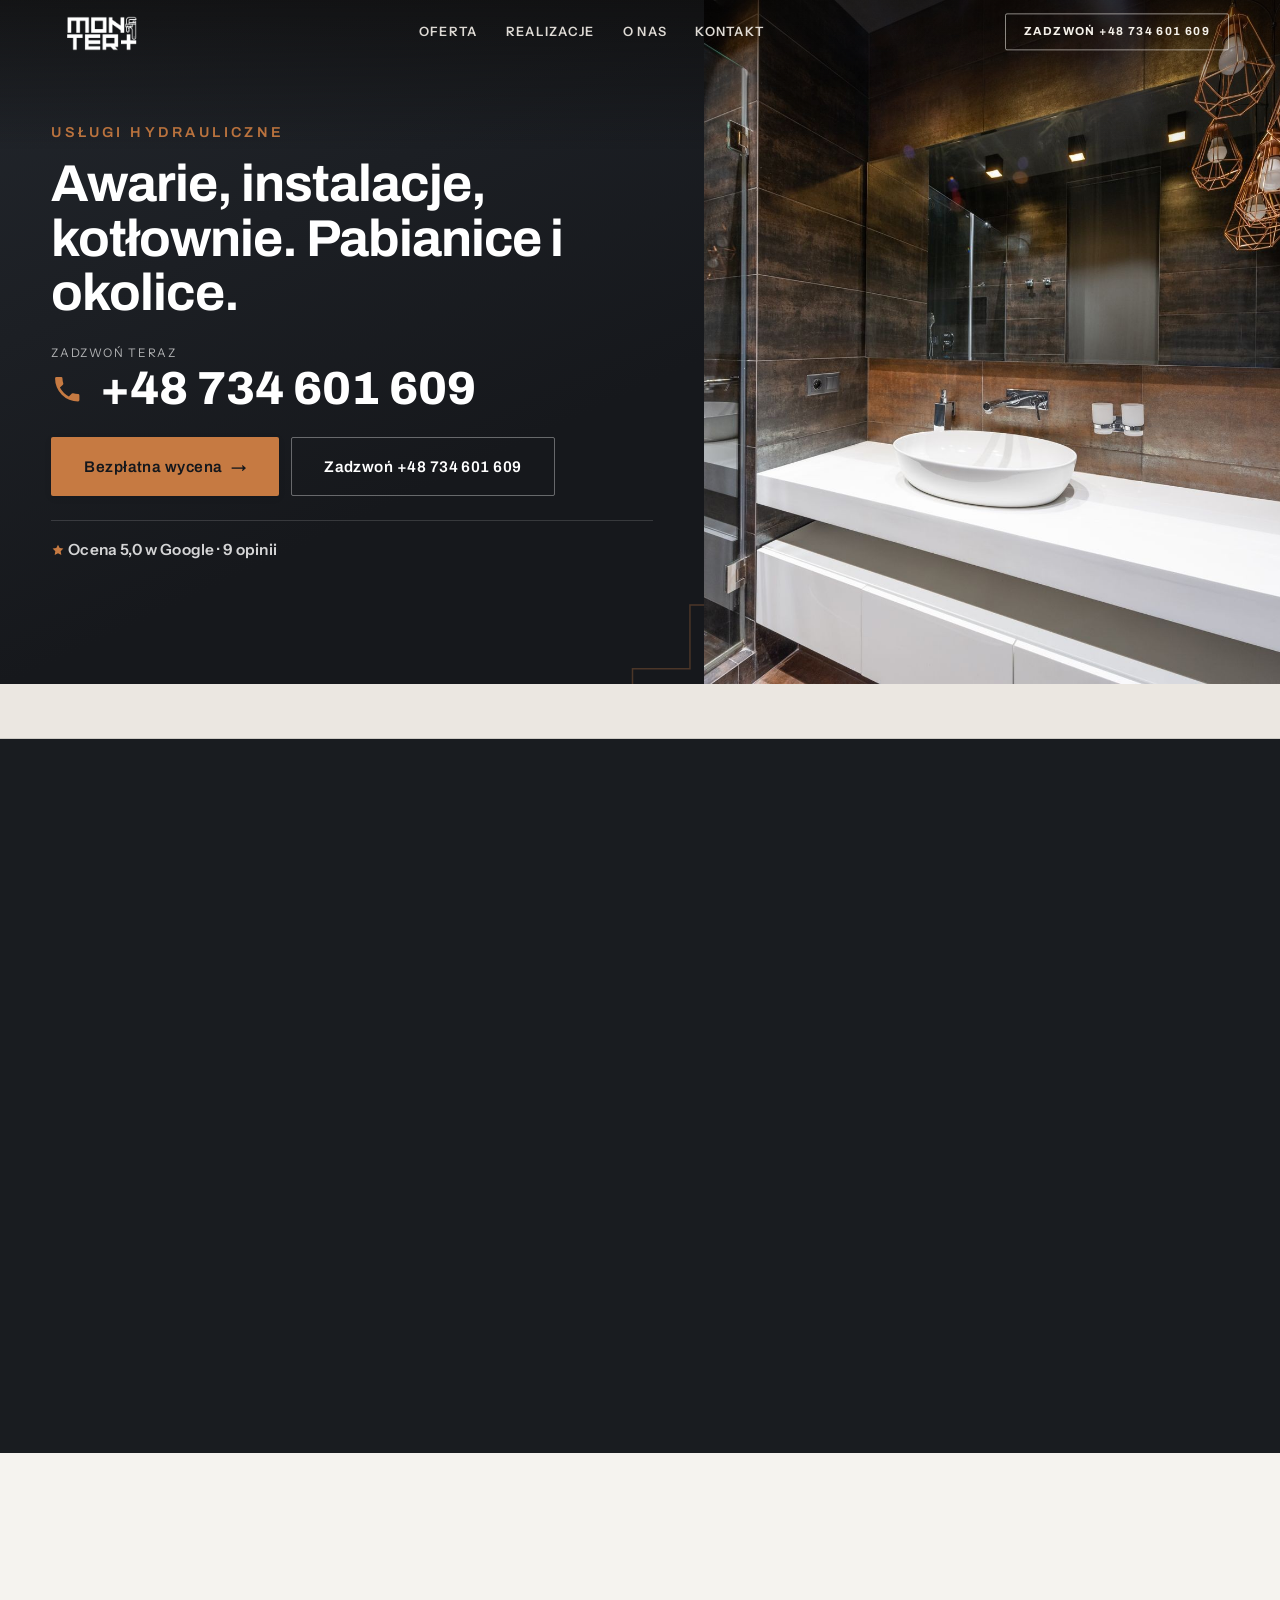
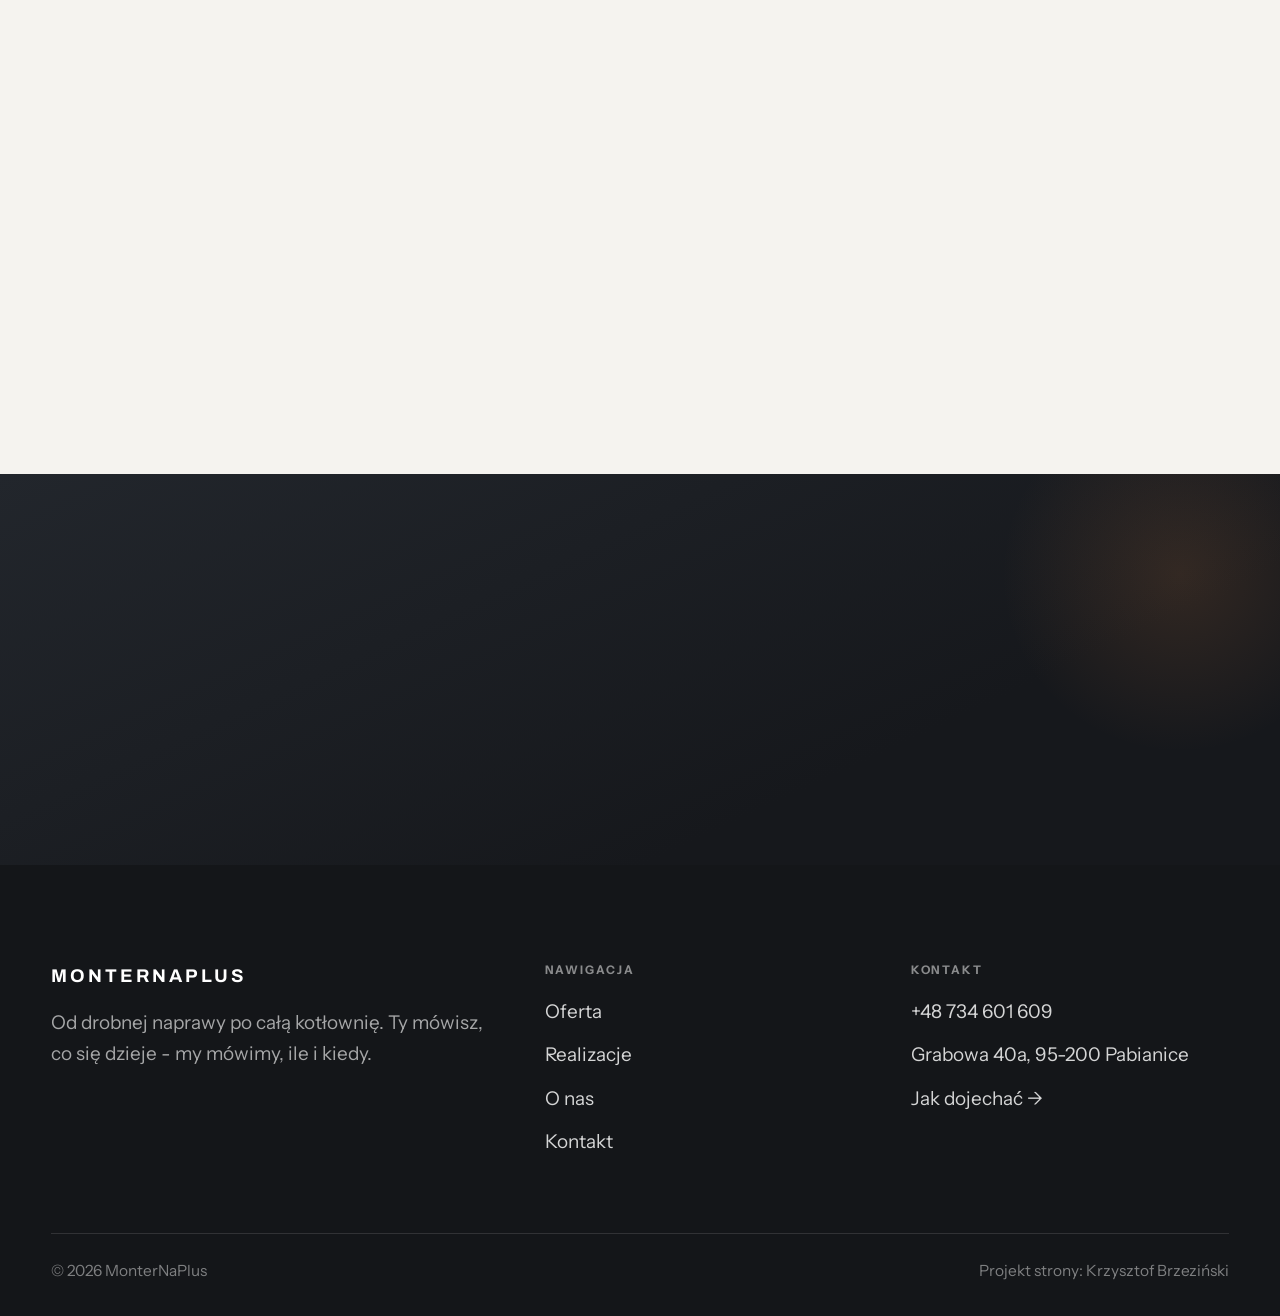
==== commit feac6733: "[claude-edit][cmt:7b82af79-695e-413d-9b83-91d1af7566aa] UI high-end: paleta miedz+grafit, typografia" ====
--- a/index.html
+++ b/index.html
@@ -7,7 +7,7 @@
 <meta name="description" content="Hydraulik w Pabianicach z dojazdem. Awarie, kotły, pompy ciepła, klimatyzacja, instalacje wod-kan. Cenę znasz przed robotą. Zadzwoń: +48 734 601 609.">
 <link rel="preconnect" href="https://fonts.googleapis.com">
 <link rel="preconnect" href="https://fonts.gstatic.com" crossorigin>
-<link href="https://fonts.googleapis.com/css2?family=Space+Grotesk:wght@500;600;700&family=Inter:wght@400;500;600&display=swap" rel="stylesheet">
+<link href="https://fonts.googleapis.com/css2?family=Archivo:wght@500;600;700;800&family=Instrument+Sans:ital,wght@0,400;0,500;0,600;1,400&display=swap" rel="stylesheet">
 <link rel="stylesheet" href="assets/styles.css">
 </head>
 <body>
--- a/assets/styles.css
+++ b/assets/styles.css
@@ -13,9 +13,9 @@
   --ink-soft:#243443;       /* nagłówki drugorzędne */
   --muted:#6B7785;          /* tekst poboczny */
   --line:rgba(21,33,46,.12);/* hairline */
-  --accent:#E8A317;         /* stonowany petrol-slate — jedyny akcent */
-  --accent-d:#C9870C;
-  --accent-soft:rgba(232,163,23,.10);
+  --accent:#C67A42;         /* miedź — jedyny akcent (spójnie z warstwą high-end na końcu pliku) */
+  --accent-d:#96521F;
+  --accent-soft:rgba(198,122,66,.12);
   --dark:#15212E;           /* sekcje ciemne (stopka/CTA) */
 
   /* ODSTĘPY — skala 4/8 */
@@ -631,5 +631,174 @@
 .nav .nav-links a:not(.btn-accent):hover,.nav .nav-links a.active:not(.btn-accent){color:var(--ink)}
 }
 
-/* === auto-paleta ze zdjęć klienta (dopasowanie do estetyki socials) === */
-:root{--accent:#8E6A2C;--accent-d:#6A4E1D;--accent-soft:rgba(142,106,44,0.10);--paper:#F9F9F8;--paper-2:#EFEFED;--paper-3:#E8E7E5;}
+/* ============================================================
+   WARSTWA HIGH-END — MonterNaPlus (przebudowa UI 22.07.2026)
+   Kierunek: grafit + miedź (miedź = materiał hydrauliki, kolor
+   lamp z hero). Typografia: Archivo (display) + Instrument Sans.
+   Ten blok :root WYGRYWA nad wcześniejszymi (kaskada) — tu jest
+   jedyna aktywna paleta. Poprzednia auto-paleta (#8E6A2C) zastąpiona.
+   ============================================================ */
+:root{
+  --paper:#F5F3EF;
+  --paper-2:#EBE7E1;
+  --paper-3:#E3DED6;
+  --ink:#191C20;
+  --ink-soft:#2B2F35;
+  --muted:#6E6A63;
+  --line:rgba(25,28,32,.14);
+  --dark:#191C20;
+  --accent:#C67A42;
+  --accent-d:#96521F;
+  --accent-soft:rgba(198,122,66,.12);
+  --r-sm:2px; --r-md:4px; --r-lg:8px;
+  --font-display:'Archivo','Instrument Sans',sans-serif;
+  --font-body:'Instrument Sans','Inter',sans-serif;
+}
+
+/* --- fundament --- */
+::selection{background:var(--accent-soft);color:var(--ink)}
+:focus-visible{outline:2px solid var(--accent-d);outline-offset:3px}
+h1,h2{letter-spacing:-.03em}
+.eyebrow{color:var(--accent-d);letter-spacing:.22em;font-size:.72rem}
+.eyebrow::before{width:34px;background:var(--accent)}
+.head h2{padding-bottom:20px}
+.head p{color:var(--muted)}
+
+.btn{border-radius:var(--r-sm);font-family:var(--font-display);font-weight:600;letter-spacing:.03em}
+.btn-accent{background:var(--accent)}
+.btn-accent:hover{background:var(--accent);filter:brightness(1.06);transform:translateY(-2px)}
+.btn-ghost:hover{border-color:var(--accent-d);color:var(--accent-d)}
+
+/* --- NAV: białe logo widoczne też na jasnym pasku po scrollu --- */
+.nav.nav-solid .brand-logo{filter:invert(1) brightness(.25)}
+.nav .nav-links a.btn-accent{border-radius:var(--r-sm)}
+
+/* --- HERO: panel grafitowy z sygnaturą „+" (znak z logo MONTER+) --- */
+.hero-fach{padding-block:0}  /* full-bleed: globalny padding sekcji robił jasne pasy nad/pod hero */
+@media(min-width:821px){.hero-fach{grid-template-columns:1fr minmax(0,45%)}}  /* min-width, żeby nie zabić mobilnego stacku z wcześniejszego @media */
+.hf-panel{position:relative;overflow:hidden;background:linear-gradient(155deg,#22262C 0%,#16181C 68%)}
+.hf-panel::before{content:"+";position:absolute;right:-.32em;bottom:-.42em;z-index:0;pointer-events:none;
+  font-family:var(--font-display);font-weight:600;line-height:1;font-size:clamp(15rem,24vw,25rem);
+  color:rgba(198,122,66,.08)}
+@supports(-webkit-text-stroke:1px red){
+  .hf-panel::before{color:transparent;-webkit-text-stroke:1.5px rgba(198,122,66,.30)}
+}
+.hf-panel>*{position:relative;z-index:1}
+.hf-kicker{color:var(--accent);letter-spacing:.24em;font-weight:600}
+.hf-title{font-weight:700;letter-spacing:-.02em;font-size:clamp(2rem,1.4rem + 2.3vw,3.3rem)}
+.hf-phone-num .ico-tel{color:var(--accent)}
+.hf-phone:hover .hf-phone-num{color:var(--accent)}
+.hf-trust{border-top-color:rgba(255,255,255,.14)}
+.hf-trust .ico-star{color:var(--accent)}
+.hf-ghost{border-color:rgba(255,255,255,.35)}
+.hf-ghost:hover{border-color:var(--accent);color:var(--accent)}
+
+/* --- pas obietnic + pas zaufania: cienkie techniczne listwy --- */
+.fach-promise{background:var(--paper-2)}
+.fp-row li{letter-spacing:.12em;font-weight:600;color:var(--ink-soft)}
+.fp-row li:not(:last-child)::after{width:5px;height:5px}
+.trust-bar{padding-block:0}
+.trust-bar .wrap{padding-block:var(--space-6)}
+.tb-google{background:transparent;border:0;border-radius:0;padding:0 0 .55rem;
+  font-family:var(--font-display);font-weight:600;letter-spacing:.04em;
+  border-bottom:2px solid var(--accent)}
+.tb-google .ico-star{color:var(--accent-d)}
+/* na stronie głównej pasek dubluje ocenę pokazaną w hero tuż wyżej — chowamy dubel */
+.hero-fach~.trust-bar{display:none}
+
+/* --- PROCES: sekcja ciemna (rytm strony), miedziane numery --- */
+.proces{background:var(--ink)}
+.proces .head .eyebrow{color:var(--accent)}
+.proces .head h2{color:#fff}
+.proces .head p{color:rgba(255,255,255,.62)}
+.proces-line li::before{background:rgba(255,255,255,.16)}
+.proces-line li::after{background:var(--accent);box-shadow:0 0 0 4px var(--ink)}
+.proces-line .pno{color:var(--accent);font-weight:700}
+.proces-line h3{color:#fff}
+.proces-line p{color:rgba(255,255,255,.62)}
+
+/* --- GATEWAYS: miedziana kreska nad tytułem, ostre rogi --- */
+.gateway{border-radius:var(--r-sm)}
+.gateway::after{background:linear-gradient(180deg,transparent 34%,rgba(15,16,18,.78))}
+.gateway .g-ttl{font-weight:600;padding:var(--space-6)}
+.gateway .g-ttl::before{content:"";display:block;width:34px;height:2px;background:var(--accent);margin-bottom:12px}
+
+/* --- LISTA USŁUG: większe nazwy, żywszy hover --- */
+.fu-row{padding-block:var(--space-6);transition:background .3s var(--ease),padding-left .3s var(--ease)}
+.fu-row:hover{background:linear-gradient(90deg,var(--accent-soft),transparent 55%);padding-left:var(--space-4)}
+.fu-name{font-size:1.3rem;font-weight:700;letter-spacing:-.01em}
+.fu-desc{font-size:var(--text-base);color:var(--muted)}
+.fu-cta{font-family:var(--font-display);letter-spacing:.04em}
+
+/* --- GALERIE: masonry (zdjęcia klienta są pionowe — bez ucinania), podpis zawsze widoczny --- */
+.gallery{display:block;column-count:3;column-gap:var(--space-4)}
+.gallery .tile{display:block;break-inside:avoid;margin:0 0 var(--space-4);border-radius:var(--r-sm)}
+.gallery .tile img{width:100%;height:auto}
+.gallery .tile .cap{opacity:1;transform:none;background:linear-gradient(transparent,rgba(15,16,18,.74) 72%);padding-top:var(--space-8)}
+@media(max-width:900px){.gallery{column-count:2}}
+@media(max-width:560px){.gallery{column-count:1}}
+/* strona główna ma 4 kafle — masonry zostawiało pustą kolumnę (2+2+0); równa siatka portretów 3:4
+   (zdjęcia klienta mają dokładnie te proporcje = zero przycinania) */
+body:has(.hero-fach) .gallery{display:grid;grid-template-columns:repeat(4,1fr);grid-auto-rows:auto;gap:var(--space-4)}
+body:has(.hero-fach) .gallery .tile{margin:0;aspect-ratio:3/4;grid-column:auto;grid-row:auto}  /* zeruje spany bento (t-two3/t-third) */
+body:has(.hero-fach) .gallery .tile img{height:100%;object-fit:cover}
+@media(max-width:900px){body:has(.hero-fach) .gallery{grid-template-columns:repeat(2,1fr)}}
+@media(max-width:560px){body:has(.hero-fach) .gallery{grid-template-columns:1fr}}
+
+/* --- OPINIE: editorial, bez pudełek --- */
+.opinie{background:var(--paper-2)}
+.opinie-grid{gap:clamp(1.5rem,3vw,3rem)}
+.op-card{background:transparent;border:0;border-top:1px solid var(--line);border-radius:0;padding:var(--space-6) 0 0;gap:var(--space-4)}
+.op-star{color:var(--accent-d)}
+.op-card blockquote{font-size:var(--text-lg);line-height:1.5;color:var(--ink-soft)}
+.op-autor{font-size:.8rem;text-transform:uppercase;letter-spacing:.14em;font-weight:600;color:var(--muted)}
+
+/* --- FAQ: akordeon hairline (wcześniej brak stylów = gołe details) --- */
+.faq-klinika{background:var(--paper)}
+.faq-list{max-width:46rem;margin-inline:auto;border-top:1px solid var(--line)}
+.faq-item{border-bottom:1px solid var(--line)}
+.faq-item summary{cursor:pointer;list-style:none;display:flex;justify-content:space-between;align-items:center;gap:var(--space-5);
+  padding:var(--space-5) 0;font-family:var(--font-display);font-weight:600;font-size:1.06rem;color:var(--ink);
+  transition:color var(--dur) var(--ease)}
+.faq-item summary::-webkit-details-marker{display:none}
+.faq-item summary::after{content:"+";flex:none;font-family:var(--font-display);font-weight:500;font-size:1.6rem;line-height:1;
+  color:var(--accent-d);transition:transform .3s var(--ease)}
+.faq-item[open] summary::after{transform:rotate(45deg)}
+.faq-item summary:hover{color:var(--accent-d)}
+.faq-item p{padding:0 0 var(--space-5);color:var(--muted);max-width:58ch}
+
+/* --- OBSZAR / CTA / STOPKA --- */
+.obszar{background:var(--paper)}
+.cta{background:linear-gradient(155deg,#22262C 0%,#16181C 70%)}
+.cta::before{background:radial-gradient(circle,rgba(198,122,66,.16),transparent 70%)}
+.cta h2{letter-spacing:-.03em}
+footer{background:#141619}
+.foot-brand .name{text-transform:uppercase;letter-spacing:.16em;font-weight:700;font-size:1.15rem}
+.foot-col a:hover{color:var(--accent)}
+.foot-bot{color:rgba(255,255,255,.45)}
+
+/* --- PODSTRONY: nagłówki i sekcje --- */
+.pagehead{min-height:52vh;min-height:52svh}
+.pagehead::after{background:linear-gradient(180deg,rgba(15,16,18,.30),rgba(15,16,18,.72))}
+.pagehead h1{font-weight:700}
+.pagehead .eyebrow{color:#fff}
+.svc-row-art{aspect-ratio:4/5;border-radius:var(--r-sm)}   /* zdjęcia klienta pionowe — nie ucinamy do 4/3 */
+@media(min-width:921px){.svc-row.rev{grid-template-columns:.8fr 1.2fr}}  /* jednakowa szerokość zdjęć w każdym wierszu; min-width chroni mobilny stack */
+.svc-row .num{color:var(--accent-d);font-size:.8rem;letter-spacing:.22em}
+.svc-row h3{font-size:1.6rem;letter-spacing:-.02em}
+.split-art{aspect-ratio:4/5;border-radius:var(--r-sm)}
+@media(max-width:920px){
+  .svc-row-art,.split-art{aspect-ratio:4/3;max-height:440px}
+  .svc-row-art img,.split-art img{object-position:center 40%}
+}
+
+/* --- KONTAKT --- */
+.form{background:#fff;border-radius:var(--r-md);box-shadow:none;border:1px solid var(--line)}
+.info-row .ic{border-radius:var(--r-sm);background:var(--accent-soft);color:var(--accent-d)}
+.info-row a.val:hover{color:var(--accent-d)}
+.map{border-radius:var(--r-md)}
+
+/* --- mobile: pasek dzwonienia w miedzi --- */
+@media(max-width:820px){
+  .sticky-call .sc-call{background:var(--accent)}
+}
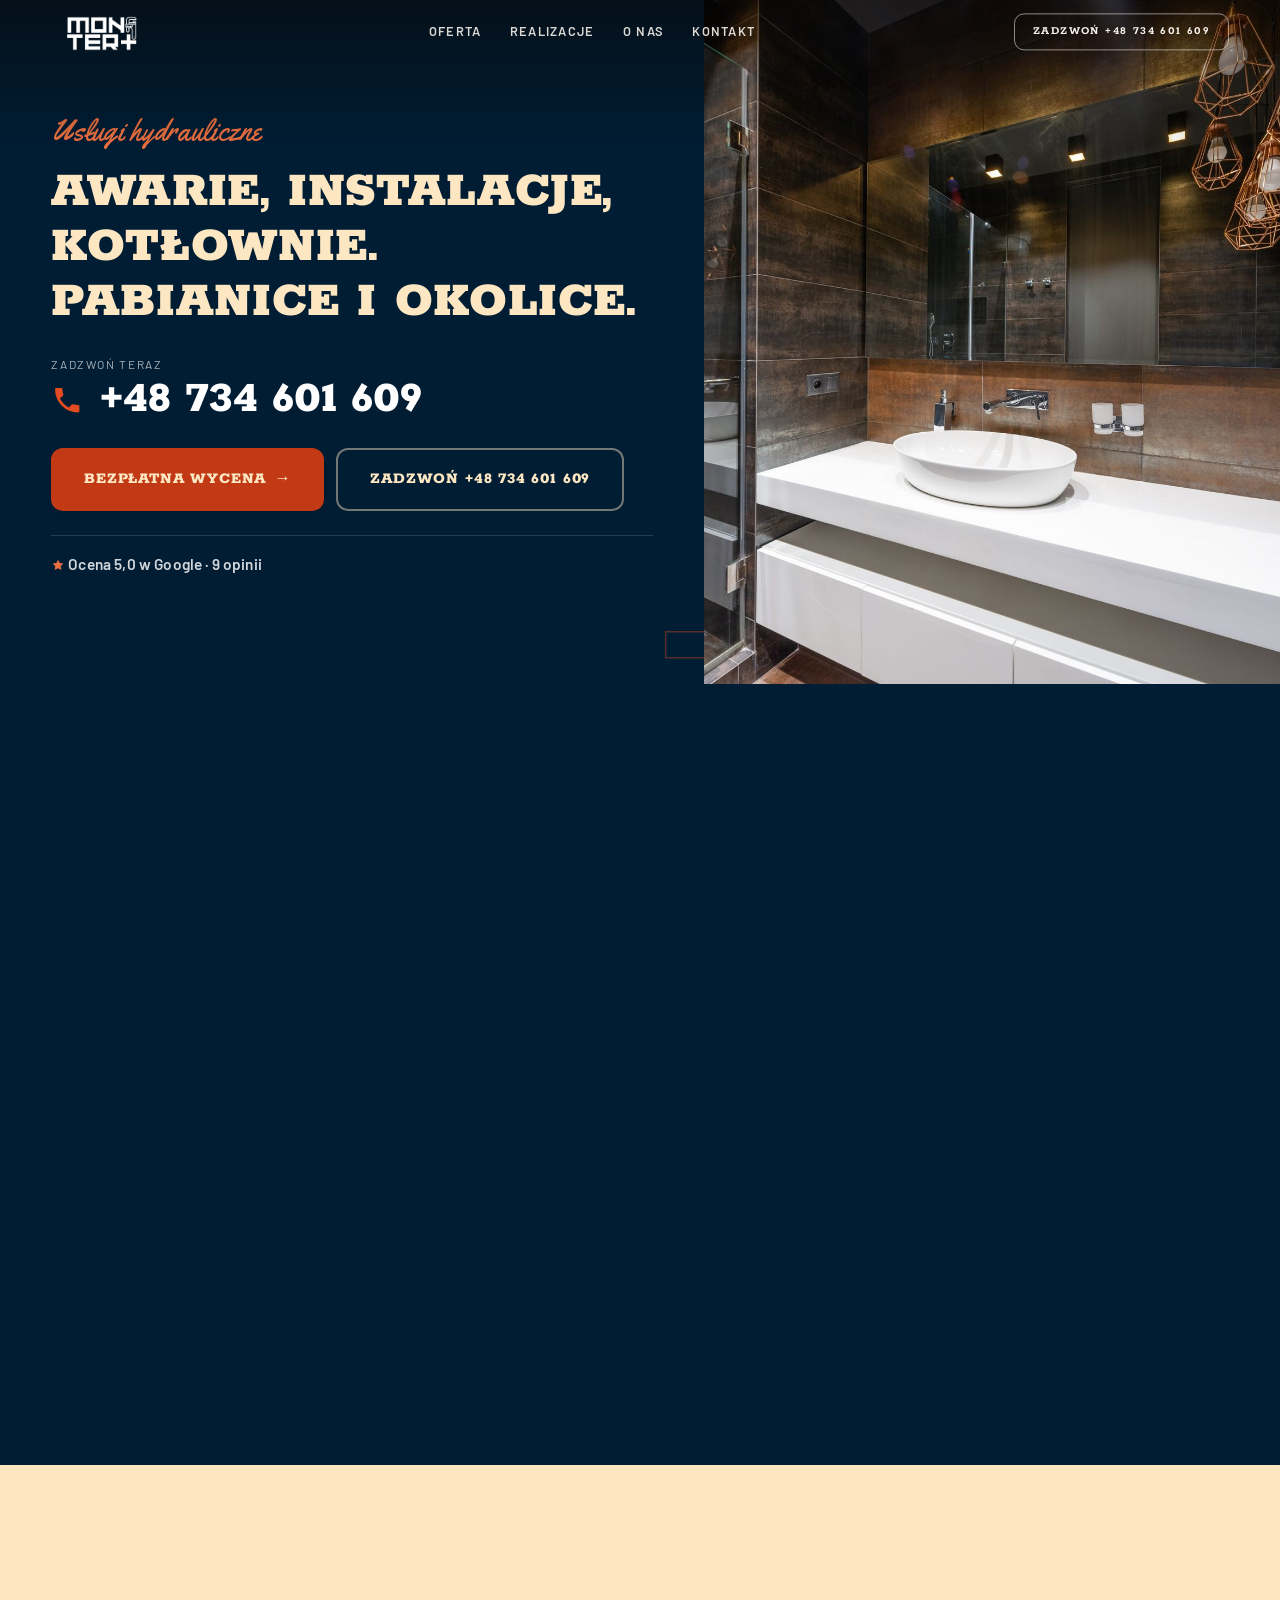
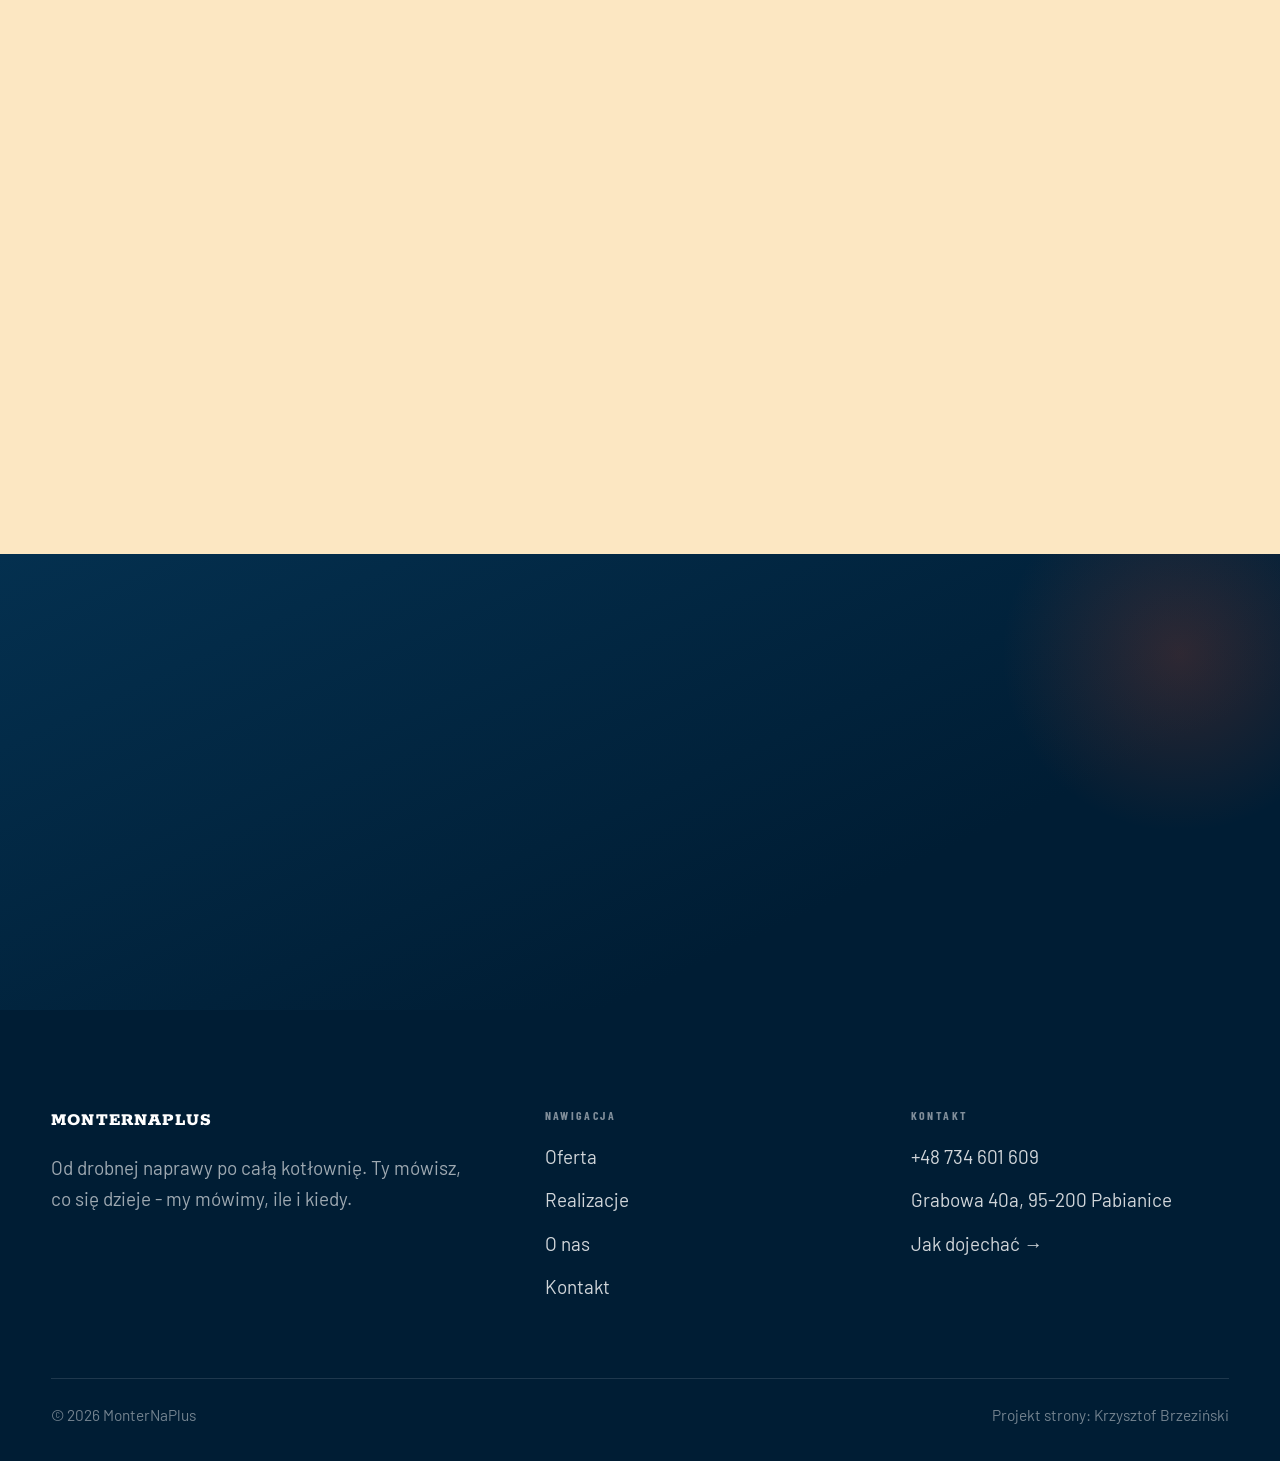
==== commit 95f322cc: "[claude-edit][cmt:d29cec32-64ed-449b-9ecb-b166d2c9cf2c] redesign w stylu callthelen.com: krem+granat" ====
--- a/index.html
+++ b/index.html
@@ -7,7 +7,7 @@
 <meta name="description" content="Hydraulik w Pabianicach z dojazdem. Awarie, kotły, pompy ciepła, klimatyzacja, instalacje wod-kan. Cenę znasz przed robotą. Zadzwoń: +48 734 601 609.">
 <link rel="preconnect" href="https://fonts.googleapis.com">
 <link rel="preconnect" href="https://fonts.gstatic.com" crossorigin>
-<link href="https://fonts.googleapis.com/css2?family=Archivo:wght@500;600;700;800&family=Instrument+Sans:ital,wght@0,400;0,500;0,600;1,400&display=swap" rel="stylesheet">
+<link href="https://fonts.googleapis.com/css2?family=Rokkitt:wght@600;700;800;900&family=Barlow+Condensed:wght@500;600;700&family=Barlow:wght@400;500;600&family=Yellowtail&display=swap" rel="stylesheet">
 <link rel="stylesheet" href="assets/styles.css">
 </head>
 <body>
--- a/assets/styles.css
+++ b/assets/styles.css
@@ -802,3 +802,136 @@
 @media(max-width:820px){
   .sticky-call .sc-call{background:var(--accent)}
 }
+
+/* ============================================================
+   WARSTWA THELEN RETRO — 22.07.2026, na prośbę z karty:
+   styl wzorowany na callthelen.com (Thelen Plumbing, Minneapolis).
+   Krem #FCE7C2 + granat #001D34 + cynober #E54B21. Nagłówki:
+   gruby slab uppercase (Rokkitt ~ fairweather), etykiety Barlow
+   Condensed (~ acumin condensed), odręczne dopiski Yellowtail
+   (~ parkside). Ten blok :root WYGRYWA kaskadą nad warstwą
+   miedź+grafit wyżej — tu jest jedyna aktywna paleta.
+   Kontrasty policzone: navy/krem 14.2, krem na #C23A15 4.4,
+   #EA7041 na navy 5.6, muted 5.9 — AA trzyma.
+   ============================================================ */
+:root{
+  --paper:#FCE7C2;
+  --paper-2:#F6DCAC;
+  --paper-3:#F1D39B;
+  --ink:#001D34;
+  --ink-soft:#123049;
+  --muted:#4A5A68;
+  --line:rgba(0,29,52,.18);
+  --dark:#001D34;
+  --accent:#E54B21;
+  --accent-d:#C23A15;
+  --accent-soft:rgba(229,75,33,.14);
+  --cream:#FCE7C2;
+  --script-lite:#EA7041;
+  --r-sm:6px; --r-md:10px; --r-lg:16px;
+  --font-display:'Rokkitt',Georgia,serif;
+  --font-cond:'Barlow Condensed','Archivo',sans-serif;
+  --font-script:'Yellowtail',cursive;
+  --font-body:'Barlow','Instrument Sans',sans-serif;
+}
+
+/* --- fundament: slab uppercase na ciepłym kremie --- */
+h1,h2,h3{font-family:var(--font-display);font-weight:800;text-transform:uppercase;letter-spacing:.012em;line-height:1.06}
+h1{font-weight:900}
+.head h2{color:var(--accent-d)}
+.head h2::after{background:var(--ink);height:3px;border-radius:2px}
+.head.reveal.in h2::after,.head.center.reveal.in h2::after{width:64px}
+.lead{color:var(--ink-soft)}
+
+/* eyebrow = odręczny dopisek zamiast technicznej etykiety */
+.eyebrow{font-family:var(--font-script);font-weight:400;font-size:clamp(1.4rem,1.2rem + .7vw,1.75rem);
+  text-transform:none;letter-spacing:.01em;color:var(--accent-d)}
+.eyebrow::before{display:none}
+.proces .head .eyebrow,.cta .eyebrow{color:var(--script-lite)}
+.pagehead .eyebrow{color:var(--cream)}
+
+/* --- przyciski w duchu Thelen: zaokrąglone, slab uppercase --- */
+.btn{font-family:var(--font-display);font-weight:800;text-transform:uppercase;letter-spacing:.05em;
+  font-size:1.02rem;border-radius:12px}
+.btn-accent{background:var(--accent-d);color:var(--cream)}
+.btn-accent:hover{background:#A93110;color:var(--cream);filter:none;transform:translateY(-2px)}
+.btn-ghost{color:var(--ink);border:2px solid var(--ink)}
+.btn-ghost:hover{border-color:var(--accent-d);color:var(--accent-d)}
+.btn-light{background:var(--cream);color:var(--ink)}
+.nav .nav-links a.btn-accent{background:var(--accent-d);border-color:var(--accent-d);color:var(--cream);border-radius:10px}
+.nav .nav-links a.btn-accent:hover{background:#A93110;border-color:#A93110;color:var(--cream);filter:none}
+@media(min-width:681px){
+  .nav:not(.nav-solid) .nav-links a.btn-accent:hover{background:var(--accent-d);border-color:var(--accent-d);color:var(--cream)}
+}
+.sticky-call .sc-call{color:var(--cream)}
+@media(max-width:820px){
+  .sticky-call .sc-call{background:var(--accent-d)}
+  .sticky-call .sc-quote{background:var(--paper);color:var(--ink)}
+}
+
+/* --- HERO: lity granatowy panel, odręczny kicker, kremowy tytuł --- */
+.hf-panel{background:var(--ink)}
+.hf-panel::before{color:rgba(229,75,33,.13)}
+@supports(-webkit-text-stroke:1px red){
+  .hf-panel::before{color:transparent;-webkit-text-stroke:1.5px rgba(229,75,33,.38)}
+}
+.hf-kicker{font-family:var(--font-script);font-weight:400;text-transform:none;letter-spacing:.01em;
+  font-size:clamp(1.4rem,1.1rem + 1vw,1.8rem);color:var(--script-lite)}
+.hf-title{color:var(--cream);font-weight:900;text-transform:uppercase;letter-spacing:.012em;line-height:1.06}
+.hf-phone-num{color:#fff}
+.hf-phone:hover .hf-phone-num{color:var(--script-lite)}
+.hf-phone-num .ico-tel{color:var(--accent)}
+.hf-trust .ico-star{color:var(--script-lite)}
+.hf-ghost{border-color:rgba(252,231,194,.45);color:var(--cream)}
+.hf-ghost:hover{border-color:var(--script-lite);color:var(--script-lite)}
+
+/* --- pas obietnic: granatowa listwa z kremowym pismem --- */
+.fach-promise{background:var(--ink);border-bottom:0}
+.fp-row li{font-family:var(--font-cond);color:var(--cream);letter-spacing:.16em;font-weight:600}
+.fp-row li:not(:last-child)::after{background:var(--accent)}
+
+/* --- proces (sekcja granatowa przez var(--ink)) --- */
+.proces-line li::after{box-shadow:0 0 0 4px var(--ink)}
+.proces-line .pno{font-weight:800}
+
+/* --- bramy zdjęciowe i lista usług --- */
+.gateway{border-radius:var(--r-md)}
+.gateway .g-ttl{font-family:var(--font-display);font-weight:800;text-transform:uppercase;letter-spacing:.02em;font-size:1.3rem}
+.fu-name{font-family:var(--font-display);font-weight:800;text-transform:uppercase;letter-spacing:.02em;font-size:1.22rem}
+.fu-cta{color:var(--accent-d)}
+.fu-row:hover{background:linear-gradient(90deg,rgba(229,75,33,.10),transparent 55%)}
+
+/* --- opinie / FAQ / obszar --- */
+.op-card blockquote{color:var(--ink-soft)}
+.op-autor{font-family:var(--font-cond);letter-spacing:.14em}
+.faq-item summary{font-family:var(--font-cond);font-weight:600;font-size:1.18rem;letter-spacing:.01em}
+.faq-item summary::after{color:var(--accent-d)}
+.obszar-list li{border-color:var(--line);border-width:2px}
+.obszar-list li.is-home{background:var(--accent-d);border-color:var(--accent-d);color:var(--cream)}
+
+/* --- CTA i stopka: pełny granat (nadpisuje grafitowe gradienty) --- */
+.cta{background:linear-gradient(155deg,#04304F 0%,#001D34 70%)}
+.cta::before{background:radial-gradient(circle,rgba(229,75,33,.20),transparent 70%)}
+footer{background:var(--ink)}
+.foot-brand .name{font-family:var(--font-display);font-weight:800;letter-spacing:.06em}
+.foot-col h4{font-family:var(--font-cond);letter-spacing:.2em}
+.foot-col a:hover{color:var(--script-lite)}
+
+/* --- podstrony: nagłówki stron i karty --- */
+.pagehead h1{color:var(--cream);font-weight:900}
+.svc-row .num{font-family:var(--font-cond);color:var(--accent-d)}
+.svc-row h3{letter-spacing:.012em}
+.svc .ic{font-family:var(--font-cond);color:var(--accent-d)}
+.trust-card{border-top-color:var(--accent-d)}
+
+/* --- kontakt: ciepła karta formularza --- */
+.form{background:#FFF6E3}
+.form input,.form textarea{background:#FFFDF7;border-color:var(--line)}
+.form input:focus,.form textarea:focus{border-color:var(--accent-d);background:#fff}
+.info-row .ic{background:var(--accent-soft);color:var(--accent-d)}
+.info-row a.val:hover{color:var(--accent-d)}
+
+/* --- nav po scrollu: kremowy pasek, logo przyciemnione (filtr z warstwy wyżej) --- */
+.nav.nav-solid .brand .sub{color:var(--accent-d)}
+::selection{background:rgba(229,75,33,.25);color:var(--ink)}
+:focus-visible{outline:2px solid var(--accent-d)}
